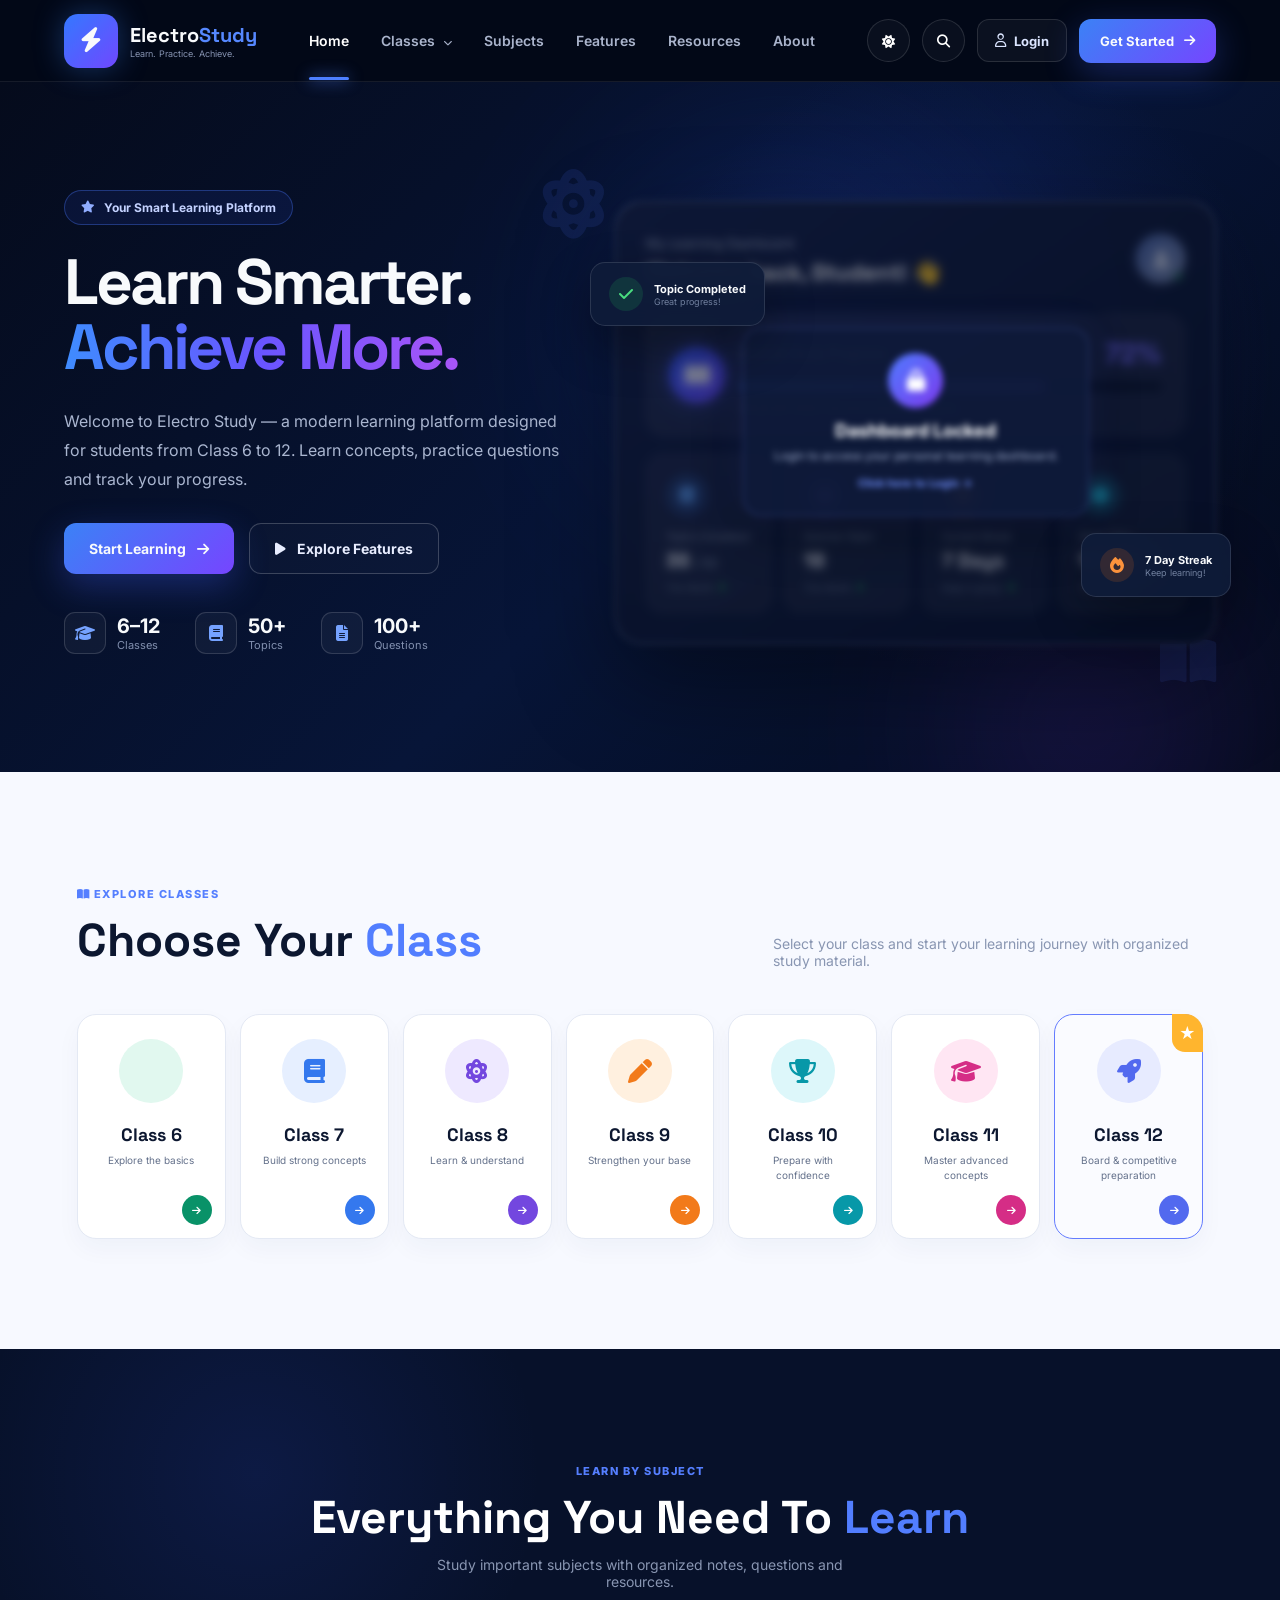
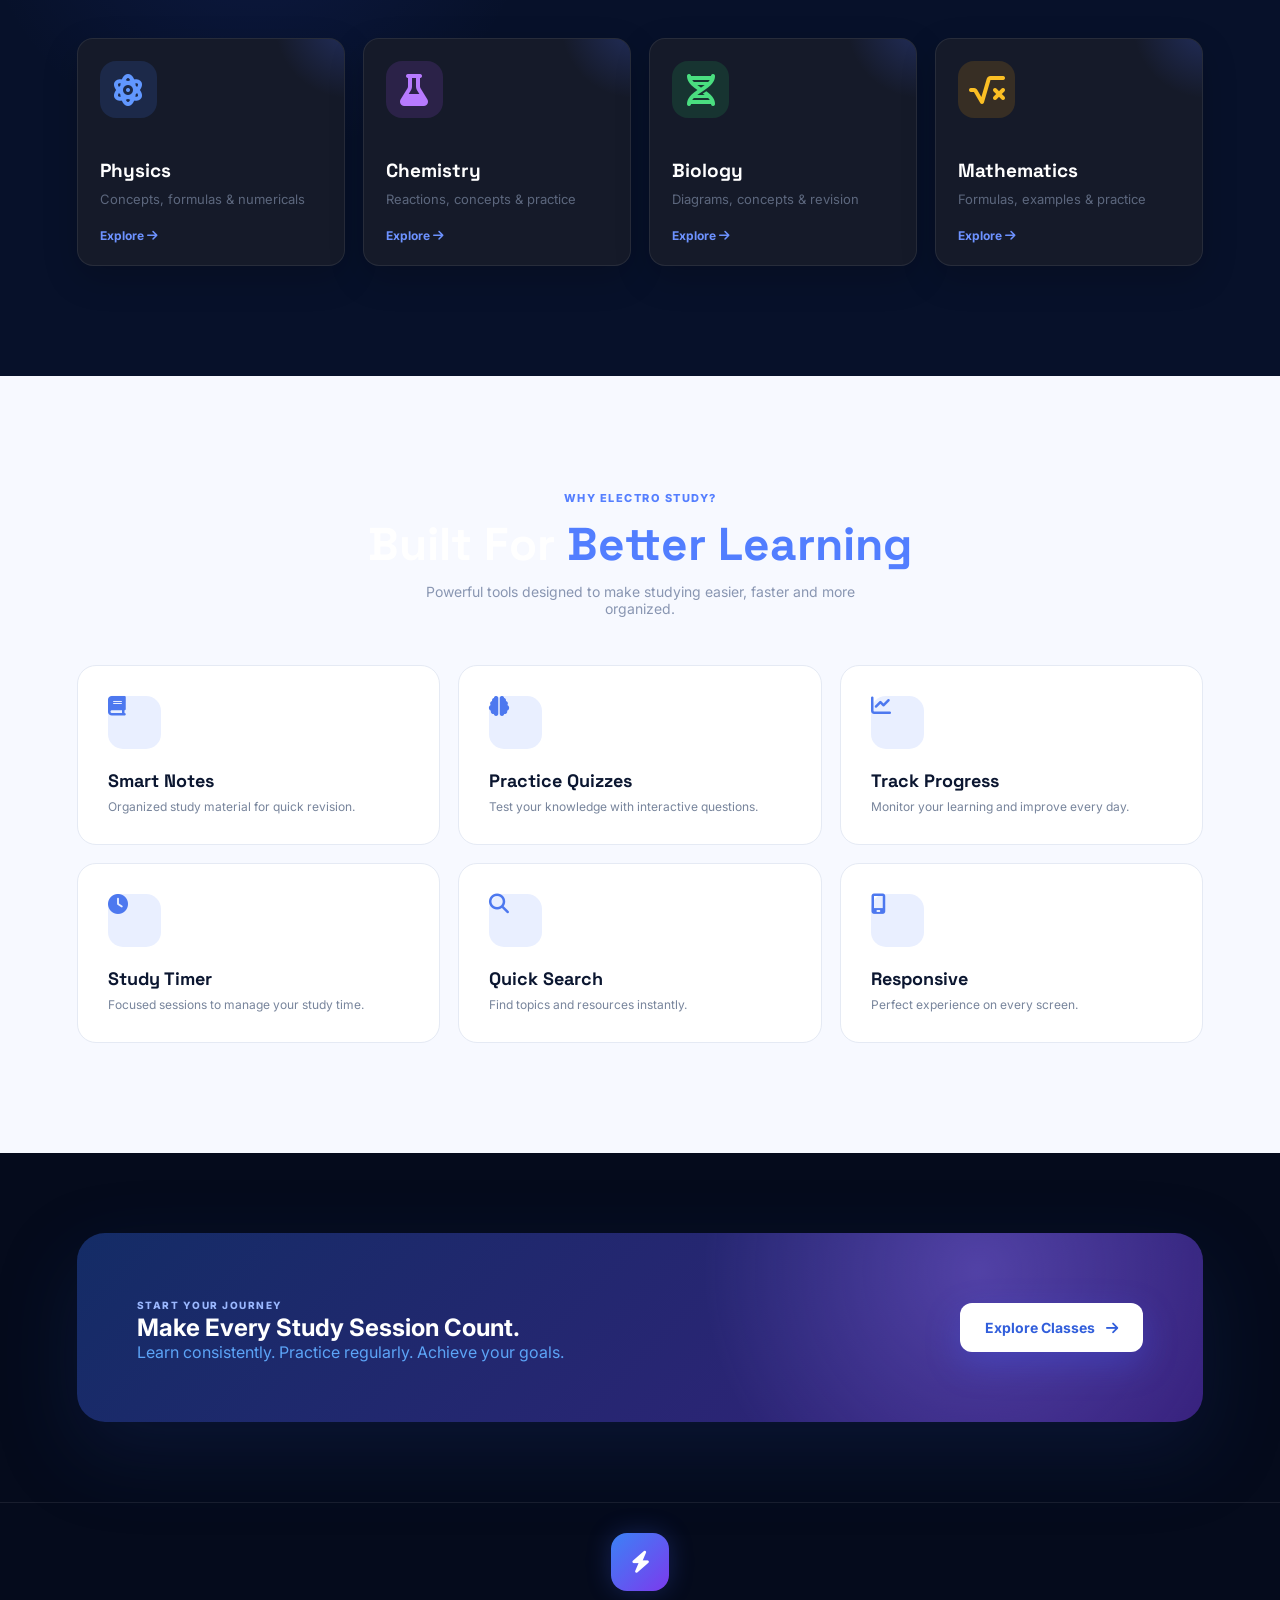
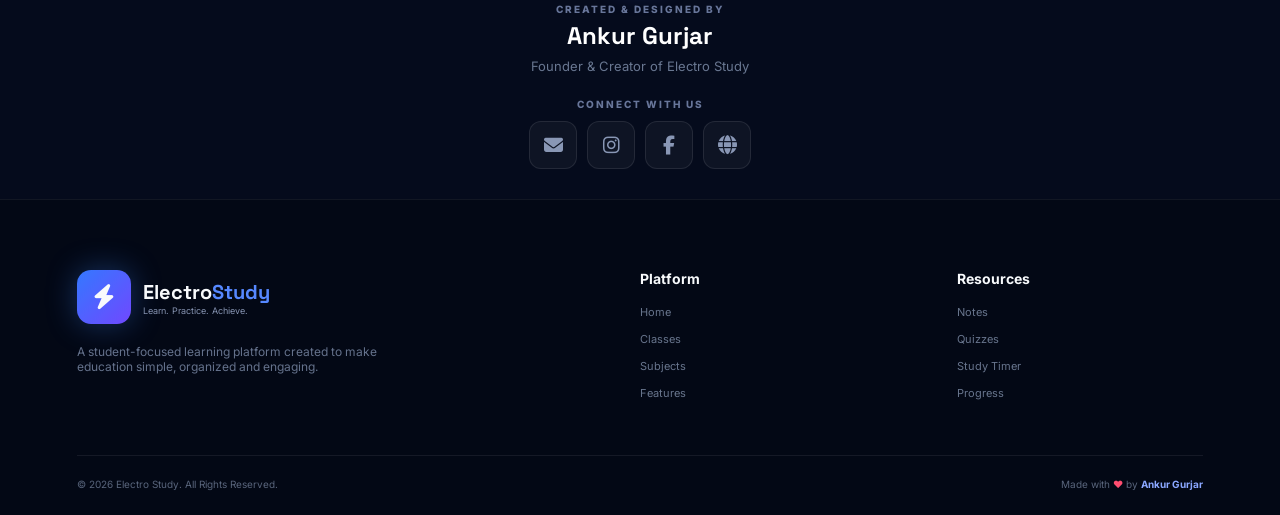
==== index.html @ be02586f "Add files via upload" ====
<!DOCTYPE html>
<html lang="en">
<head>
    <meta charset="UTF-8">
    <meta name="viewport" content="width=device-width, initial-scale=1.0">

    <title>Electro Study | Learn. Practice. Achieve.</title>

    <link rel="stylesheet" href="style.css">

    <link rel="preconnect" href="https://fonts.googleapis.com">
    <link rel="preconnect" href="https://fonts.gstatic.com" crossorigin>

    <link href="https://fonts.googleapis.com/css2?family=Inter:wght@400;500;600;700;800&family=Space+Grotesk:wght@500;600;700&display=swap" rel="stylesheet">

    <link rel="stylesheet"
          href="https://cdnjs.cloudflare.com/ajax/libs/font-awesome/6.5.2/css/all.min.css">
</head>
<!-- ================= LOGIN MODAL ================= -->

<div class="login-overlay" id="loginOverlay">

    <div class="login-modal">

        <button class="close-login" id="closeLogin">
            <i class="fa-solid fa-xmark"></i>
        </button>

        <div class="login-logo">
            <i class="fa-solid fa-bolt"></i>
        </div>

        <h2 id="loginTitle">Welcome Back!</h2>

        <p id="loginSubtitle">
            Login to continue your learning journey.
        </p>


        <!-- SIGN UP NAME -->

        <div class="input-box signup-only">

            <i class="fa-regular fa-user"></i>

            <input
                type="text"
                id="signupName"
                placeholder="Your Name"
            >

        </div>


        <div class="input-box">

            <i class="fa-regular fa-envelope"></i>

            <input
                type="email"
                id="loginEmail"
                placeholder="Email Address"
            >

        </div>


        <div class="input-box">

            <i class="fa-solid fa-lock"></i>

            <input
                type="password"
                id="loginPassword"
                placeholder="Password"
            >

            <button class="show-password" id="showPassword">
                <i class="fa-regular fa-eye"></i>
            </button>

        </div>


        <button class="login-submit" id="loginSubmit">
            Login
            <i class="fa-solid fa-arrow-right"></i>
        </button>


        <p class="login-switch">

            <span id="switchText">
                Don't have an account?
            </span>

            <button id="switchMode">
                Create Account
            </button>

        </p>


        <div class="login-message" id="loginMessage"></div>

    </div>

</div>
<!-- ================= SEARCH MODAL ================= -->

<div class="search-overlay" id="searchOverlay">

    <div class="search-modal">

        <button class="close-search" id="closeSearch">
            <i class="fa-solid fa-xmark"></i>
        </button>

        <div class="search-icon">
            <i class="fa-solid fa-magnifying-glass"></i>
        </div>

        <h2>Search Electro Study</h2>

        <p>
            Find classes, subjects, chapters and study material.
        </p>

        <div class="search-input-box">

            <i class="fa-solid fa-magnifying-glass"></i>

            <input
                type="text"
                id="studySearch"
                placeholder="Search anything..."
                autocomplete="off"
            >

            <button id="searchSubmit">
                Search
            </button>

        </div>

        <div class="search-suggestions">

            <span>Try searching:</span>

            <button>Class 12 Physics</button>
            <button>Electrostatics</button>
            <button>Biology</button>
            <button>Organic Chemistry</button>

        </div>

        <div class="search-result" id="searchResult"></div>

    </div>

</div>

<body>
    <!-- ELECTRO STUDY LOADER -->

<div id="siteLoader">

    <div class="loader-content">

        <div class="loader-logo">
            <i class="fa-solid fa-bolt"></i>
        </div>

        <h2>Electro Study</h2>

        <p>Loading your learning space...</p>

        <div class="loader-line">
            <span></span>
        </div>

        <small>Made for better learning</small>

    </div>

</div>

<!-- ================= NAVBAR ================= -->

<header class="navbar">

    <a href="#" class="brand">

        <div class="brand-logo">
            <i class="fa-solid fa-bolt"></i>
        </div>

        <div class="brand-text">
            <h2>Electro<span>Study</span></h2>
            <p>Learn. Practice. Achieve.</p>
        </div>

    </a>


    <nav class="nav-links">

        <a href="#home" class="active">Home</a>
        <a href="#classes">Classes <i class="fa-solid fa-chevron-down"></i></a>
        <a href="#subjects">Subjects</a>
        <a href="#features">Features</a>
        <a href="#resources">Resources</a>
        <a href="#about">About</a>

    </nav>


    <div class="nav-actions">

        <button class="nav-icon" id="themeBtn">
            <i class="fa-solid fa-sun"></i>
        </button>

        <button class="nav-icon search-btn">
            <i class="fa-solid fa-magnifying-glass"></i>
        </button>

        <button class="login-btn" id="loginBtn">
    <i class="fa-regular fa-user"></i>
    Login

</button>
        <a href="#classes" class="get-started">
            Get Started
            <i class="fa-solid fa-arrow-right"></i>
        </a>

        <button class="mobile-menu">
            <i class="fa-solid fa-bars"></i>
        </button>

    </div>

</header>


<!-- ================= HERO ================= -->

<section class="hero" id="home">

    <div class="hero-background">

        <div class="orb orb-one"></div>
        <div class="orb orb-two"></div>

        <div class="atom-decoration">
            <i class="fa-solid fa-atom"></i>
        </div>

        <div class="book-decoration">
            <i class="fa-solid fa-book-open"></i>
        </div>

    </div>


    <div class="hero-content">

        <div class="hero-badge">
            <i class="fa-solid fa-star"></i>
            Your Smart Learning Platform
        </div>


        <h1>
            Learn Smarter.
            <br>
            <span>Achieve More.</span>
        </h1>


        <p class="hero-description">
            Welcome to Electro Study — a modern learning platform
            designed for students from Class 6 to 12.
            Learn concepts, practice questions and track your progress.
        </p>


        <div class="hero-buttons">

            <a href="#classes" class="primary-btn">
                Start Learning
                <i class="fa-solid fa-arrow-right"></i>
            </a>

            <a href="#features" class="outline-btn">
                <i class="fa-solid fa-play"></i>
                Explore Features
            </a>

        </div>


        <div class="hero-stats">

            <div class="stat">
                <div class="stat-icon">
                    <i class="fa-solid fa-graduation-cap"></i>
                </div>

                <div>
                    <strong>6–12</strong>
                    <span>Classes</span>
                </div>
            </div>


            <div class="stat">
                <div class="stat-icon">
                    <i class="fa-solid fa-book"></i>
                </div>

                <div>
                    <strong>50+</strong>
                    <span>Topics</span>
                </div>
            </div>


            <div class="stat">
                <div class="stat-icon">
                    <i class="fa-solid fa-file-lines"></i>
                </div>

                <div>
                    <strong>100+</strong>
                    <span>Questions</span>
                </div>
            </div>

        </div>

    </div>


    <!-- ================= DASHBOARD ================= -->

    <div class="dashboard-wrapper">

        <div class="dashboard">

            <div class="dashboard-header">

                <div>
                    <span>My Learning Dashboard</span>
                    <h3>Welcome back, Student! 👋</h3>
                </div>

                <div class="profile-icon">
                    <i class="fa-solid fa-user"></i>
                    <b></b>
                </div>

            </div>


            <div class="dashboard-progress">

                <div class="progress-icon">
                    <i class="fa-solid fa-book-open"></i>
                </div>

                <div class="progress-content">

                    <div class="progress-title">
                        <span>Overall Study Progress</span>
                        <strong>72%</strong>
                    </div>

                    <div class="progress-bar">
                        <div></div>
                    </div>

                    <small>
                        Great job! Keep it up and achieve your goals.
                    </small>

                </div>

            </div>


            <div class="dashboard-grid">

                <div class="dash-card">

                    <div class="dash-icon blue">
                        <i class="fa-solid fa-book"></i>
                    </div>

                    <span>Topics Completed</span>

                    <strong>36 <small>/ 50</small></strong>

                    <p>This Month <i class="fa-solid fa-arrow-up"></i></p>

                </div>


                <div class="dash-card">

                    <div class="dash-icon purple">
                        <i class="fa-solid fa-bullseye"></i>
                    </div>

                    <span>Quizzes Taken</span>

                    <strong>18</strong>

                    <p>This Month <i class="fa-solid fa-arrow-up"></i></p>

                </div>


                <div class="dash-card">

                    <div class="dash-icon orange">
                        <i class="fa-solid fa-fire"></i>
                    </div>

                    <span>Current Streak</span>

                    <strong>7 Days</strong>

                    <p>Keep it going! <i class="fa-solid fa-arrow-up"></i></p>

                </div>


                <div class="dash-card">

                    <div class="dash-icon cyan">
                        <i class="fa-solid fa-clock"></i>
                    </div>

                    <span>Study Time</span>

                    <strong>12h 45m</strong>

                    <p>This Week <i class="fa-solid fa-arrow-right"></i></p>

                </div>

            </div>

        </div>


        <div class="floating-notification notification-one">

            <div class="notification-icon">
                <i class="fa-solid fa-check"></i>
            </div>

            <div>
                <strong>Topic Completed</strong>
                <small>Great progress!</small>
            </div>

        </div>


        <div class="floating-notification notification-two">

            <div class="notification-icon fire">
                <i class="fa-solid fa-fire"></i>
            </div>

            <div>
                <strong>7 Day Streak</strong>
                <small>Keep learning!</small>
            </div>

        </div>

    </div>

</section>


<!-- ================= CLASSES ================= -->

<section class="classes-section section" id="classes">

    <div class="section-heading">

        <div>

            <span class="section-label">
                <i class="fa-solid fa-book-open"></i>
                EXPLORE CLASSES
            </span>

            <h2>Choose Your <span>Class</span></h2>

        </div>

        <p>
            Select your class and start your learning journey
            with organized study material.
        </p>

    </div>


    <div class="class-grid">

        <a href="pages/class6.html" class="class-card green">
            <div class="class-icon">
                <i class="fa-solid fa-backpack"></i>
            </div>
            <strong>Class 6</strong>
            <span>Explore the basics</span>
            <b><i class="fa-solid fa-arrow-right"></i></b>
        </a>


        <a href="pages/class7.html" class="class-card blue">
            <div class="class-icon">
                <i class="fa-solid fa-book"></i>
            </div>
            <strong>Class 7</strong>
            <span>Build strong concepts</span>
            <b><i class="fa-solid fa-arrow-right"></i></b>
        </a>


        <a href="pages/class8.html" class="class-card purple">
            <div class="class-icon">
                <i class="fa-solid fa-atom"></i>
            </div>
            <strong>Class 8</strong>
            <span>Learn & understand</span>
            <b><i class="fa-solid fa-arrow-right"></i></b>
        </a>


        <a href="pages/class9.html" class="class-card orange">
            <div class="class-icon">
                <i class="fa-solid fa-pen"></i>
            </div>
            <strong>Class 9</strong>
            <span>Strengthen your base</span>
            <b><i class="fa-solid fa-arrow-right"></i></b>
        </a>


        <a href="pages/class10.html" class="class-card cyan">
            <div class="class-icon">
                <i class="fa-solid fa-trophy"></i>
            </div>
            <strong>Class 10</strong>
            <span>Prepare with confidence</span>
            <b><i class="fa-solid fa-arrow-right"></i></b>
        </a>


        <a href="pages/class11.html" class="class-card pink">
            <div class="class-icon">
                <i class="fa-solid fa-graduation-cap"></i>
            </div>
            <strong>Class 11</strong>
            <span>Master advanced concepts</span>
            <b><i class="fa-solid fa-arrow-right"></i></b>
        </a>


        <a href="pages/class12.html" class="class-card class12">
            <div class="class-icon">
                <i class="fa-solid fa-rocket"></i>
            </div>
            <strong>Class 12</strong>
            <span>Board & competitive preparation</span>
            <b><i class="fa-solid fa-arrow-right"></i></b>

            <em>★</em>
        </a>

    </div>

</section>


<!-- ================= SUBJECTS ================= -->

<section class="subjects-section section" id="subjects">

    <div class="center-heading">

        <span class="section-label">
            LEARN BY SUBJECT
        </span>

        <h2>Everything You Need To <span>Learn</span></h2>

        <p>
            Study important subjects with organized notes,
            questions and resources.
        </p>

    </div>


    <div class="subject-grid">

        <div class="subject-card">
            <div class="subject-icon physics">
                <i class="fa-solid fa-atom"></i>
            </div>
            <h3>Physics</h3>
            <p>Concepts, formulas & numericals</p>
            <a href="#">Explore <i class="fa-solid fa-arrow-right"></i></a>
        </div>


        <div class="subject-card">
            <div class="subject-icon chemistry">
                <i class="fa-solid fa-flask"></i>
            </div>
            <h3>Chemistry</h3>
            <p>Reactions, concepts & practice</p>
            <a href="#">Explore <i class="fa-solid fa-arrow-right"></i></a>
        </div>


        <div class="subject-card">
            <div class="subject-icon biology">
                <i class="fa-solid fa-dna"></i>
            </div>
            <h3>Biology</h3>
            <p>Diagrams, concepts & revision</p>
            <a href="#">Explore <i class="fa-solid fa-arrow-right"></i></a>
        </div>


        <div class="subject-card">
            <div class="subject-icon maths">
                <i class="fa-solid fa-square-root-variable"></i>
            </div>
            <h3>Mathematics</h3>
            <p>Formulas, examples & practice</p>
            <a href="#">Explore <i class="fa-solid fa-arrow-right"></i></a>
        </div>

    </div>

</section>


<!-- ================= FEATURES ================= -->

<section class="features-section section" id="features">

    <div class="center-heading">

        <span class="section-label">WHY ELECTRO STUDY?</span>

        <h2>Built For <span>Better Learning</span></h2>

        <p>
            Powerful tools designed to make studying easier,
            faster and more organized.
        </p>

    </div>


    <div class="feature-grid">

        <div class="feature-card">
            <i class="fa-solid fa-book feature-icon"></i>
            <h3>Smart Notes</h3>
            <p>Organized study material for quick revision.</p>
        </div>

        <div class="feature-card">
            <i class="fa-solid fa-brain feature-icon"></i>
            <h3>Practice Quizzes</h3>
            <p>Test your knowledge with interactive questions.</p>
        </div>

        <div class="feature-card">
            <i class="fa-solid fa-chart-line feature-icon"></i>
            <h3>Track Progress</h3>
            <p>Monitor your learning and improve every day.</p>
        </div>

        <div class="feature-card">
            <i class="fa-solid fa-clock feature-icon"></i>
            <h3>Study Timer</h3>
            <p>Focused sessions to manage your study time.</p>
        </div>

        <div class="feature-card">
            <i class="fa-solid fa-magnifying-glass feature-icon"></i>
            <h3>Quick Search</h3>
            <p>Find topics and resources instantly.</p>
        </div>

        <div class="feature-card">
            <i class="fa-solid fa-mobile-screen feature-icon"></i>
            <h3>Responsive</h3>
            <p>Perfect experience on every screen.</p>
        </div>

    </div>

</section>


<!-- ================= CTA ================= -->

<section class="cta-section" id="resources">

    <div>
        <span>START YOUR JOURNEY</span>
        <h2>Make Every Study Session Count.</h2>
        <p style="color: rgb(92, 164, 247);">Learn consistently. Practice regularly. Achieve your goals.</p>
    </div>

    <a href="#classes" class="primary-btn">
        Explore Classes
        <i class="fa-solid fa-arrow-right"></i>
    </a>

</section>

<!-- ================= CREATOR ================= -->

<div class="creator-section">

    <div class="creator-info">

        <div class="creator-avatar">
            <i class="fa-solid fa-bolt"></i>
        </div>

        <div>
            <span class="creator-label">CREATED & DESIGNED BY</span>

            <h3>Ankur Gurjar</h3>

            <p>
                Founder & Creator of Electro Study
            </p>
        </div>

    </div>


    <div class="social-section">

        <span>CONNECT WITH US</span>

        <div class="social-icons">

            <!-- Email -->
            <a href="mailto:electrostudyz@gmail.com"
               aria-label="Email"
               title="Email">
                <i class="fa-solid fa-envelope"></i>
            </a>


            <!-- Instagram -->
            <a href="https://www.instagram.com/Electro_Study_/"
               target="_blank"
               aria-label="Instagram"
               title="Instagram">
                <i class="fa-brands fa-instagram"></i>
            </a>


            <!-- Facebook -->
            <a href="https://www.facebook.com/Electro_Study_"
               target="_blank"
               aria-label="Facebook"
               title="Facebook">
                <i class="fa-brands fa-facebook-f"></i>
            </a>


            <!-- Creator Website -->
            <a href="#"
               aria-label="Creator Website"
               title="Creator Website">
                <i class="fa-solid fa-globe"></i>
            </a>

        </div>

    </div>

</div>

<!-- ================= FOOTER ================= -->

<footer id="about">

    <div class="footer-content">

        <div class="footer-brand">

            <div class="brand">

                <div class="brand-logo">
                    <i class="fa-solid fa-bolt"></i>
                </div>

                <div class="brand-text">
                    <h2>Electro<span>Study</span></h2>
                    <p>Learn. Practice. Achieve.</p>
                </div>

            </div>

            <p>
                A student-focused learning platform created
                to make education simple, organized and engaging.
            </p>

        </div>


        <div class="footer-links">

            <h3>Platform</h3>
            <a href="#home">Home</a>
            <a href="#classes">Classes</a>
            <a href="#subjects">Subjects</a>
            <a href="#features">Features</a>

        </div>


        <div class="footer-links">

            <h3>Resources</h3>
            <a href="#">Notes</a>
            <a href="#">Quizzes</a>
            <a href="#">Study Timer</a>
            <a href="#">Progress</a>

        </div>

    </div>


    <div class="footer-bottom">

        <span>© 2026 Electro Study. All Rights Reserved.</span>

        <span>
            Made with <b>♥</b> by <strong>Ankur Gurjar</strong>
        </span>

    </div>

</footer>


<script src="script.js"></script>

</body>
</html>
---- style.css ----
* {
    margin: 0;
    padding: 0;
    box-sizing: border-box;
}

html {
    scroll-behavior: smooth;
}

:root {
    --bg: #050b1c;
    --bg2: #071330;
    --card: #101a35;
    --card2: #142044;
    --border: rgba(255,255,255,.12);
    --text: #f8fafc;
    --muted: #9ba8c7;
    --blue: #3b82f6;
    --purple: #7c3aed;
    --cyan: #22d3ee;
}

body {
    font-family: "Inter", sans-serif;
    background: var(--bg);
    color: var(--text);
    overflow-x: hidden;
}

a {
    text-decoration: none;
    color: inherit;
}

button {
    font-family: inherit;
    cursor: pointer;
}

.section {
    padding: 110px 6%;
}


/* ================= NAVBAR ================= */

.navbar {
    height: 82px;
    padding: 0 5%;
    display: flex;
    align-items: center;
    justify-content: space-between;

    background: rgba(3,8,23,.88);
    border-bottom: 1px solid rgba(255,255,255,.08);

    backdrop-filter: blur(20px);

    position: sticky;
    top: 0;
    z-index: 1000;
}

.brand {
    display: flex;
    align-items: center;
    gap: 12px;
}

.brand-logo {
    width: 54px;
    height: 54px;

    display: grid;
    place-items: center;

    border-radius: 14px;

    background: linear-gradient(135deg,#3478ff,#7048ff);

    box-shadow:
        0 0 30px rgba(59,130,246,.35);
}

.brand-logo i {
    font-size: 25px;
}

.brand-text h2 {
    font-family: "Space Grotesk";
    font-size: 20px;
}

.brand-text h2 span {
    color: #5688ff;
}

.brand-text p {
    font-size: 9px;
    color: #8794b2;
}

.nav-links {
    display: flex;
    align-items: center;
    gap: 32px;
}

.nav-links a {
    color: #aab4cc;
    font-size: 14px;
    font-weight: 600;
    transition: .3s;
}

.nav-links a:hover,
.nav-links a.active {
    color: white;
}

.nav-links a.active {
    position: relative;
}

.nav-links a.active::after {
    content: "";
    position: absolute;

    left: 0;
    right: 0;
    bottom: -31px;

    height: 3px;

    background: #4d7fff;
    border-radius: 10px;

    box-shadow: 0 0 15px #4d7fff;
}

.nav-links i {
    font-size: 9px;
    margin-left: 4px;
}

.nav-actions {
    display: flex;
    align-items: center;
    gap: 12px;
}

.nav-icon {
    width: 43px;
    height: 43px;

    border: 1px solid var(--border);
    border-radius: 50%;

    background: rgba(255,255,255,.03);
    color: white;
}

.nav-icon:hover {
    background: rgba(255,255,255,.1);
}

.get-started {
    display: flex;
    align-items: center;
    gap: 10px;

    padding: 14px 21px;

    border-radius: 12px;

    background: linear-gradient(135deg,#3b82f6,#7546ff);

    font-size: 13px;
    font-weight: 700;

    box-shadow: 0 10px 35px rgba(67,100,255,.3);

    transition: .3s;
}

.get-started:hover {
    transform: translateY(-2px);
}

.mobile-menu {
    display: none;
}


/* ================= HERO ================= */

.hero {
    min-height: 650px;

    padding: 80px 5% 90px;

    display: grid;
    grid-template-columns: .95fr 1.15fr;

    align-items: center;

    gap: 55px;

    position: relative;

    overflow: hidden;

    background:
        radial-gradient(circle at 75% 40%,rgba(62,91,255,.16),transparent 30%),
        linear-gradient(135deg,#050b1c,#071538 55%,#050b1c);
}

.hero-background {
    position: absolute;
    inset: 0;
    pointer-events: none;
}

.orb {
    position: absolute;

    border-radius: 50%;

    filter: blur(100px);

    opacity: .18;
}

.orb-one {
    width: 350px;
    height: 350px;

    background: #315efb;

    right: 25%;
    top: 10%;
}

.orb-two {
    width: 250px;
    height: 250px;

    background: #853cff;

    right: 5%;
    bottom: -80px;
}

.atom-decoration,
.book-decoration {
    position: absolute;

    color: rgba(70,113,255,.12);

    font-size: 70px;
}

.atom-decoration {
    left: 42%;
    top: 80px;
}

.book-decoration {
    right: 5%;
    bottom: 80px;
    font-size: 50px;
}

.hero-content {
    position: relative;
    z-index: 2;
}

.hero-badge {
    display: inline-flex;
    align-items: center;
    gap: 9px;

    padding: 9px 16px;

    border: 1px solid rgba(75,120,255,.35);

    background: rgba(50,90,255,.1);

    border-radius: 30px;

    color: #c4d2ff;

    font-size: 12px;
    font-weight: 700;

    margin-bottom: 25px;
}

.hero-badge i {
    color: #91adff;
}

.hero h1 {
    font-family: "Space Grotesk";

    font-size: clamp(48px,5vw,76px);

    line-height: 1.02;

    letter-spacing: -3px;
}

.hero h1 span {
    background: linear-gradient(
        90deg,
        #3f8cff,
        #6955ff,
        #a855f7
    );

    -webkit-background-clip: text;
    color: transparent;
}

.hero-description {
    max-width: 600px;

    margin: 27px 0;

    color: #aab6d0;

    font-size: 16px;

    line-height: 1.8;
}

.hero-buttons {
    display: flex;
    gap: 15px;

    margin: 30px 0 38px;
}

.primary-btn,
.outline-btn {
    display: inline-flex;
    align-items: center;
    justify-content: center;
    gap: 11px;

    padding: 16px 25px;

    border-radius: 12px;

    font-size: 14px;
    font-weight: 700;

    transition: .3s;
}

.primary-btn {
    background: linear-gradient(135deg,#3b82f6,#7645ff);

    box-shadow:
        0 12px 35px rgba(66,96,255,.3);
}

.primary-btn:hover {
    transform: translateY(-3px);
}

.outline-btn {
    border: 1px solid rgba(255,255,255,.2);
    color: #e8edff;
    background: rgba(255,255,255,.02);
}

.outline-btn:hover {
    background: rgba(255,255,255,.08);
}

.hero-stats {
    display: flex;
    gap: 35px;
}

.stat {
    display: flex;
    align-items: center;
    gap: 11px;
}

.stat-icon {
    width: 42px;
    height: 42px;

    display: grid;
    place-items: center;

    border: 1px solid rgba(255,255,255,.14);

    border-radius: 11px;

    color: #75a2ff;

    background: rgba(255,255,255,.04);
}

.stat strong,
.stat span {
    display: block;
}

.stat strong {
    font-size: 20px;
}

.stat span {
    color: #8290af;
    font-size: 11px;
}


/* ================= DASHBOARD ================= */

.dashboard-wrapper {
    min-height: 520px;

    position: relative;

    display: flex;
    align-items: center;
    justify-content: center;
}

.dashboard {
    width: 100%;
    max-width: 690px;

    padding: 30px;

    border: 1px solid rgba(255,255,255,.15);

    border-radius: 27px;

    background:
        linear-gradient(
            145deg,
            rgba(24,38,76,.8),
            rgba(8,18,43,.9)
        );

    box-shadow:
        0 35px 100px rgba(0,0,0,.4),
        inset 0 1px 0 rgba(255,255,255,.06);

    backdrop-filter: blur(25px);

    position: relative;
    z-index: 2;
}

.dashboard-header {
    display: flex;
    justify-content: space-between;
    align-items: center;

    margin-bottom: 28px;
}

.dashboard-header span {
    color: #a4b0c9;
    font-size: 13px;
}

.dashboard-header h3 {
    font-family: "Space Grotesk";

    font-size: 22px;

    margin-top: 6px;
}

.profile-icon {
    width: 49px;
    height: 49px;

    display: grid;
    place-items: center;

    border-radius: 50%;

    background: linear-gradient(135deg,#4b67a9,#7988a9);

    position: relative;
}

.profile-icon b {
    width: 9px;
    height: 9px;

    border-radius: 50%;

    background: #22c55e;

    position: absolute;

    right: 2px;
    bottom: 2px;

    border: 2px solid #17233f;
}

.dashboard-progress {
    display: flex;
    align-items: center;
    gap: 18px;

    padding: 22px;

    border-radius: 19px;

    background: rgba(255,255,255,.05);

    border: 1px solid rgba(255,255,255,.08);

    margin-bottom: 18px;
}

.progress-icon {
    width: 56px;
    height: 56px;

    display: grid;
    place-items: center;

    border-radius: 50%;

    background: linear-gradient(135deg,#315cff,#704dff);

    box-shadow: 0 0 30px rgba(77,91,255,.3);

    font-size: 22px;
}

.progress-content {
    flex: 1;
}

.progress-title {
    display: flex;
    justify-content: space-between;
    align-items: center;

    margin-bottom: 12px;
}

.progress-title span {
    font-size: 13px;
    color: #c4cde0;
}

.progress-title strong {
    font-size: 27px;

    color: #786cff;
}

.progress-bar {
    height: 9px;

    background: #0b142a;

    border-radius: 20px;

    overflow: hidden;
}

.progress-bar div {
    width: 72%;
    height: 100%;

    border-radius: 20px;

    background: linear-gradient(90deg,#3c8dff,#7954ff);

    box-shadow: 0 0 15px #625cff;
}

.progress-content small {
    display: block;

    margin-top: 10px;

    color: #7f8ba6;

    font-size: 10px;
}

.dashboard-grid {
    display: grid;
    grid-template-columns: repeat(4,1fr);
    gap: 12px;
}

.dash-card {
    padding: 19px;

    min-height: 150px;

    border-radius: 17px;

    background: rgba(255,255,255,.045);

    border: 1px solid rgba(255,255,255,.07);

    transition: .3s;
}

.dash-card:hover {
    transform: translateY(-5px);

    background: rgba(255,255,255,.07);
}

.dash-icon {
    width: 42px;
    height: 42px;

    display: grid;
    place-items: center;

    border-radius: 50%;

    margin-bottom: 14px;
}

.dash-icon.blue {
    background: rgba(59,130,246,.18);
    color: #60a5fa;
}

.dash-icon.purple {
    background: rgba(139,92,246,.18);
    color: #a78bfa;
}

.dash-icon.orange {
    background: rgba(249,115,22,.18);
    color: #fb923c;
}

.dash-icon.cyan {
    background: rgba(34,211,238,.18);
    color: #22d3ee;
}

.dash-card > span {
    display: block;

    color: #8995ae;

    font-size: 10px;

    margin-bottom: 6px;
}

.dash-card > strong {
    font-family: "Space Grotesk";

    display: block;

    font-size: 19px;
}

.dash-card > strong small {
    color: #68758f;
    font-size: 12px;
}

.dash-card p {
    color: #6d7b96;

    font-size: 9px;

    margin-top: 9px;
}

.dash-card p i {
    color: #22c55e;
    margin-left: 3px;
}


/* ================= FLOATING CARDS ================= */

.floating-notification {
    position: absolute;

    display: flex;
    align-items: center;
    gap: 11px;

    padding: 14px 18px;

    border: 1px solid rgba(255,255,255,.12);

    background: rgba(15,28,57,.92);

    border-radius: 15px;

    box-shadow: 0 20px 50px rgba(0,0,0,.3);

    backdrop-filter: blur(15px);

    z-index: 4;

    animation: floating 4s ease-in-out infinite;
}

.floating-notification strong,
.floating-notification small {
    display: block;
}

.floating-notification strong {
    font-size: 11px;
}

.floating-notification small {
    color: #71809e;
    font-size: 9px;
}

.notification-icon {
    width: 34px;
    height: 34px;

    display: grid;
    place-items: center;

    border-radius: 50%;

    background: rgba(34,197,94,.15);

    color: #4ade80;
}

.notification-icon.fire {
    background: rgba(249,115,22,.15);
    color: #fb923c;
}

.notification-one {
    left: -25px;
    top: 100px;
}

.notification-two {
    right: -15px;
    bottom: 85px;

    animation-delay: -2s;
}

@keyframes floating {
    50% {
        transform: translateY(-12px);
    }
}


/* ================= HEADINGS ================= */

.section-heading {
    display: flex;
    justify-content: space-between;
    align-items: end;

    margin-bottom: 45px;
}

.section-heading h2,
.center-heading h2 {
    font-family: "Space Grotesk";

    font-size: 46px;

    margin-top: 9px;
}

.section-heading h2 span,
.center-heading h2 span {
    color: #527eff;
}

.section-heading p,
.center-heading p {
    color: #8996b2;

    max-width: 430px;

    font-size: 14px;
}

.section-label {
    color: #557fff;

    font-size: 11px;

    font-weight: 800;

    letter-spacing: 1.5px;
}

.classes-section {
    background: #f7f9ff;
    color: #0c1730;
}

.class-grid {
    display: grid;

    grid-template-columns: repeat(7,1fr);

    gap: 14px;
}

.class-card {
    min-height: 225px;

    padding: 24px 15px;

    background: white;

    border: 1px solid #e4e9f4;

    border-radius: 19px;

    display: flex;
    flex-direction: column;
    align-items: center;

    text-align: center;

    position: relative;

    transition: .35s;

    box-shadow: 0 10px 25px rgba(26,47,90,.04);
}

.class-card:hover {
    transform: translateY(-8px);

    box-shadow: 0 25px 50px rgba(26,47,90,.1);

    border-color: #9eb6ff;
}

.class-icon {
    width: 64px;
    height: 64px;

    display: grid;
    place-items: center;

    border-radius: 50%;

    margin-bottom: 20px;

    font-size: 24px;
}

.class-card strong {
    font-family: "Space Grotesk";

    font-size: 18px;

    margin-bottom: 7px;
}

.class-card span {
    color: #64718b;

    font-size: 10px;

    line-height: 1.5;
}

.class-card > b {
    width: 30px;
    height: 30px;

    display: grid;
    place-items: center;

    border-radius: 50%;

    position: absolute;

    right: 13px;
    bottom: 13px;

    color: white;

    font-size: 10px;
}

.class-card.green .class-icon {
    background: #e1f8ef;
    color: #099268;
}

.class-card.green > b {
    background: #099268;
}

.class-card.blue .class-icon {
    background: #e6efff;
    color: #3478ee;
}

.class-card.blue > b {
    background: #3478ee;
}

.class-card.purple .class-icon {
    background: #eee9ff;
    color: #7347df;
}

.class-card.purple > b {
    background: #7347df;
}

.class-card.orange .class-icon {
    background: #fff0df;
    color: #f27a1a;
}

.class-card.orange > b {
    background: #f27a1a;
}

.class-card.cyan .class-icon {
    background: #ddf7fa;
    color: #0798a8;
}

.class-card.cyan > b {
    background: #0798a8;
}

.class-card.pink .class-icon {
    background: #ffe6f3;
    color: #d52d86;
}

.class-card.pink > b {
    background: #d52d86;
}

.class-card.class12 {
    border: 1.5px solid #647cff;
    background: #fafbff;
}

.class-card.class12 .class-icon {
    background: #e7ebff;
    color: #5269ef;
}

.class-card.class12 > b {
    background: #5269ef;
}

.class-card em {
    position: absolute;

    top: -1px;
    right: -1px;

    width: 31px;
    height: 38px;

    display: grid;
    place-items: center;

    background: #ffb52e;

    color: white;

    border-radius: 0 18px 0 13px;

    font-style: normal;
}


/* ================= SUBJECTS ================= */

.subjects-section {
    background:
        radial-gradient(circle at 20% 20%,rgba(55,91,255,.12),transparent 25%),
        #07112a;
}

.center-heading {
    text-align: center;
    margin-bottom: 48px;
}

.center-heading h2 {
    color: white;
}

.center-heading p {
    margin: 10px auto 0;
}

.subject-grid {
    display: grid;

    grid-template-columns: repeat(4,1fr);

    gap: 18px;
}

.subject-card {
    padding: 30px;

    min-height: 245px;

    background: rgba(255,255,255,.045);

    border: 1px solid rgba(255,255,255,.09);

    border-radius: 20px;

    transition: .35s;
}

.subject-card:hover {
    transform: translateY(-7px);

    background: rgba(255,255,255,.07);

    border-color: rgba(90,120,255,.5);
}

.subject-icon {
    width: 57px;
    height: 57px;

    display: grid;
    place-items: center;

    border-radius: 16px;

    margin-bottom: 28px;

    font-size: 22px;
}

.subject-icon.physics {
    background: rgba(67,126,255,.15);
    color: #6197ff;
}

.subject-icon.chemistry {
    background: rgba(168,85,247,.15);
    color: #b77aff;
}

.subject-icon.biology {
    background: rgba(34,197,94,.15);
    color: #4ade80;
}

.subject-icon.maths {
    background: rgba(245,158,11,.15);
    color: #fbbf24;
}

.subject-card h3 {
    font-family: "Space Grotesk";

    font-size: 21px;
}

.subject-card p {
    color: #7f8da9;

    font-size: 12px;

    margin: 8px 0 24px;
}

.subject-card a {
    color: #6d92ff;

    font-size: 12px;

    font-weight: 700;
}


/* ================= FEATURES ================= */

.features-section {
    background: #f7f9ff;

    color: #0b1630;
}

.feature-grid {
    display: grid;

    grid-template-columns: repeat(3,1fr);

    gap: 18px;
}

.feature-card {
    padding: 30px;

    background: white;

    border: 1px solid #e5eaf4;

    border-radius: 19px;

    transition: .3s;
}

.feature-card:hover {
    transform: translateY(-6px);

    box-shadow: 0 25px 45px rgba(21,42,85,.08);
}

.feature-icon {
    width: 53px;
    height: 53px;

    display: grid;
    place-items: center;

    border-radius: 15px;

    background: #e9efff;

    color: #4d78ef;

    font-size: 20px;

    margin-bottom: 20px;
}

.feature-card h3 {
    font-family: "Space Grotesk";

    font-size: 18px;
}

.feature-card p {
    color: #78859c;

    font-size: 12px;

    margin-top: 7px;
}


/* ================= CTA ================= */

.cta-section {
    margin: 80px 6%;

    padding: 60px;

    border-radius: 28px;

    display: flex;
    align-items: center;
    justify-content: space-between;

    gap: 30px;

    background:
        radial-gradient(circle at 80% 20%,rgba(150,120,255,.35),transparent 30%),
        linear-gradient(135deg,#142c66,#37217d);

    box-shadow: 0 30px 80px rgba(25,50,120,.25);
}

.cta-section span {
    color: #9bb8ff;

    font-size: 10px;

    font-weight: 800;

    letter-spacing: 1.5px;
}

.cta-section h2 {
    color: white !important;
}
    font-family: "Space Grotesk";

    font-size: 35px;

    margin: 8px 0;
}

.cta-section p {
    color: #aab8d8;

    font-size: 13px;
}

.cta-section .primary-btn {
    background: white;
    color: #315edb;
}


/* ================= FOOTER ================= */

footer {
    padding: 70px 6% 25px;

    background: #030815;

    border-top: 1px solid rgba(255,255,255,.06);
}

.footer-content {
    display: grid;

    grid-template-columns: 2fr 1fr 1fr;

    gap: 70px;

    padding-bottom: 55px;
}

.footer-brand > p {
    max-width: 350px;

    color: #65728c;

    font-size: 12px;

    margin-top: 20px;
}

.footer-links {
    display: flex;
    flex-direction: column;

    gap: 13px;
}

.footer-links h3 {
    font-size: 14px;

    margin-bottom: 5px;
}

.footer-links a {
    color: #68758d;

    font-size: 11px;

    transition: .2s;
}

.footer-links a:hover {
    color: white;
}

.footer-bottom {
    padding-top: 22px;

    border-top: 1px solid rgba(255,255,255,.07);

    display: flex;
    justify-content: space-between;

    color: #59657c;

    font-size: 10px;
}

.footer-bottom b {
    color: #ff4d70;
}

.footer-bottom strong {
    color: #8ba7ff;
}


/* ================= RESPONSIVE ================= */

@media(max-width:1200px) {

    .nav-links {
        gap: 17px;
    }

    .hero {
        grid-template-columns: 1fr;
    }

    .dashboard-wrapper {
        margin-top: 30px;
    }

    .dashboard {
        max-width: 850px;
    }

    .class-grid {
        grid-template-columns: repeat(4,1fr);
    }

}

@media(max-width:900px) {

    .nav-links {
        display: none;
    }

    .mobile-menu {
        display: grid;

        width: 43px;
        height: 43px;

        place-items: center;

        border: 1px solid var(--border);

        border-radius: 50%;

        background: transparent;

        color: white;
    }

    .search-btn {
        display: none;
    }

    .class-grid {
        grid-template-columns: repeat(2,1fr);
    }

    .subject-grid {
        grid-template-columns: repeat(2,1fr);
    }

    .feature-grid {
        grid-template-columns: repeat(2,1fr);
    }

}

@media(max-width:600px) {

    .navbar {
        padding: 0 4%;
    }

    .brand-text {
        display: none;
    }

    .get-started {
        display: none;
    }

    .hero {
        padding: 60px 5%;
    }

    .hero h1 {
        font-size: 47px;
        letter-spacing: -2px;
    }

    .hero-description {
        font-size: 14px;
    }

    .hero-buttons {
        flex-direction: column;
    }

    .hero-buttons a {
        width: 100%;
    }

    .hero-stats {
        justify-content: space-between;
        gap: 10px;
    }

    .stat-icon {
        display: none;
    }

    .dashboard {
        padding: 20px;
    }

    .dashboard-grid {
        grid-template-columns: repeat(2,1fr);
    }

    .floating-notification {
        display: none;
    }

    .section {
        padding: 75px 5%;
    }

    .section-heading {
        display: block;
    }

    .section-heading p {
        margin-top: 12px;
    }

    .section-heading h2,
    .center-heading h2 {
        font-size: 34px;
    }

    .class-grid,
    .subject-grid,
    .feature-grid {
        grid-template-columns: 1fr;
    }

    .cta-section {
        margin: 40px 5%;
        padding: 35px 25px;

        flex-direction: column;

        align-items: flex-start;
    }

    .cta-section h2 {
        font-size: 27px;
    }

    .footer-content {
        grid-template-columns: 1fr;
        gap: 35px;
    }

    .footer-bottom {
        flex-direction: column;
        gap: 10px;
    }
}
/* =========================================
   LIGHT MODE
========================================= */

body.light-mode {
    --bg: #f5f7ff;
    --bg2: #eef2ff;
    --card: #ffffff;
    --card2: #f1f4ff;
    --border: rgba(20,35,70,.12);
    --text: #111827;
    --muted: #64748b;

    background: #f5f7ff;
    color: #111827;
}


/* NAVBAR */

body.light-mode .navbar {
    background: rgba(255,255,255,.92);
    border-bottom: 1px solid #e4e8f2;
}

body.light-mode .nav-links a {
    color: #64748b;
}

body.light-mode .nav-links a:hover,
body.light-mode .nav-links a.active {
    color: #17213d;
}

body.light-mode .nav-icon {
    background: #f3f5fb;
    color: #17213d;
    border-color: #dce2ef;
}


/* HERO */

body.light-mode .hero {
    background:
        radial-gradient(
            circle at 75% 40%,
            rgba(92,110,255,.13),
            transparent 30%
        ),
        linear-gradient(
            135deg,
            #f8faff,
            #eef2ff 55%,
            #f8faff
        );
}

body.light-mode .hero-description {
    color: #5f6c84;
}

body.light-mode .hero-badge {
    background: #edf2ff;
    border-color: #cbd7ff;
    color: #4966c7;
}

body.light-mode .stat-icon {
    background: white;
    border-color: #dfe5f2;
    color: #5277ed;
}


/* DASHBOARD */

body.light-mode .dashboard {
    background:
        linear-gradient(
            145deg,
            rgba(255,255,255,.96),
            rgba(241,244,255,.96)
        );

    border-color: #dce3f3;

    box-shadow:
        0 30px 80px rgba(42,62,110,.14);
}

body.light-mode .dashboard-header span {
    color: #71809b;
}

body.light-mode .dashboard-header h3 {
    color: #111827;
}

body.light-mode .dashboard-progress,
body.light-mode .dash-card {
    background: rgba(255,255,255,.75);
    border-color: #e0e6f2;
}

body.light-mode .progress-title span {
    color: #526078;
}

body.light-mode .progress-content small,
body.light-mode .dash-card > span,
body.light-mode .dash-card p {
    color: #7b879c;
}


/* FLOATING CARDS */

body.light-mode .floating-notification {
    background: rgba(255,255,255,.96);
    border-color: #dce3f1;
    box-shadow: 0 20px 50px rgba(40,60,100,.15);
}

body.light-mode .floating-notification strong {
    color: #17213d;
}


/* SUBJECTS */

body.light-mode .subjects-section {
    background:
        radial-gradient(
            circle at 20% 20%,
            rgba(72,100,255,.08),
            transparent 25%
        ),
        #eef2ff;
}

body.light-mode .center-heading h2 {
    color: #111827;
}

body.light-mode .subject-card {
    background: rgba(255,255,255,.8);
    border-color: #dce3f0;
}

body.light-mode .subject-card:hover {
    background: white;
    box-shadow: 0 20px 45px rgba(40,60,100,.1);
}

body.light-mode .subject-card h3 {
    color: #17213d;
}

body.light-mode .subject-card p {
    color: #6b7890;
}


/* FEATURES */

body.light-mode .features-section {
    background: #f7f9ff;
}

body.light-mode .feature-card {
    background: white;
    border-color: #e0e6f1;
}

body.light-mode .feature-card h3 {
    color: #17213d;
}

body.light-mode .feature-card p {
    color: #718098;
}


/* FOOTER */

body.light-mode footer {
    background: #e8edfa;
    border-top-color: #dce3ef;
}

body.light-mode .footer-brand > p,
body.light-mode .footer-links a,
body.light-mode .footer-bottom {
    color: #69758b;
}

body.light-mode .footer-links h3 {
    color: #17213d;
}


/* DECORATIONS */

body.light-mode .atom-decoration,
body.light-mode .book-decoration {
    color: rgba(60,100,220,.08);
}
/* =========================================
   LOGIN SYSTEM
========================================= */

.login-btn {
    height: 43px;

    padding: 0 17px;

    display: flex;
    align-items: center;
    gap: 8px;

    border-radius: 12px;

    border: 1px solid rgba(255,255,255,.12);

    background: rgba(255,255,255,.04);

    color: #dbe5ff;

    font-size: 13px;
    font-weight: 700;

    transition: .3s;
}

.login-btn:hover {
    border-color: #557dff;

    background: rgba(70,100,255,.12);

    color: white;

    box-shadow: 0 0 20px rgba(70,100,255,.15);
}


/* OVERLAY */

.login-overlay {

    position: fixed;

    inset: 0;

    z-index: 5000;

    display: none;

    align-items: center;
    justify-content: center;

    padding: 20px;

    background: rgba(1,5,17,.78);

    backdrop-filter: blur(12px);
}

.login-overlay.active {
    display: flex;
}


/* MODAL */

.login-modal {

    width: 100%;
    max-width: 430px;

    padding: 38px;

    position: relative;

    border-radius: 25px;

    border: 1px solid rgba(255,255,255,.14);

    background:
        linear-gradient(
            145deg,
            #101c3c,
            #07112b
        );

    box-shadow:
        0 35px 100px rgba(0,0,0,.55),
        0 0 60px rgba(70,90,255,.12);

    animation: loginPop .3s ease;
}

@keyframes loginPop {

    from {
        opacity: 0;
        transform: translateY(20px) scale(.96);
    }

    to {
        opacity: 1;
        transform: translateY(0) scale(1);
    }

}


/* CLOSE */

.close-login {

    position: absolute;

    top: 17px;
    right: 17px;

    width: 35px;
    height: 35px;

    border-radius: 50%;

    border: 1px solid rgba(255,255,255,.1);

    background: rgba(255,255,255,.05);

    color: #aab5ce;

    cursor: pointer;
}

.close-login:hover {
    color: white;
    background: rgba(255,255,255,.1);
}


/* LOGO */

.login-logo {

    width: 60px;
    height: 60px;

    display: grid;
    place-items: center;

    border-radius: 17px;

    background: linear-gradient(
        135deg,
        #3b82f6,
        #7c3aed
    );

    box-shadow:
        0 0 30px rgba(74,94,255,.35);

    font-size: 25px;

    margin-bottom: 22px;
}

.login-modal h2 {

    font-family: "Space Grotesk";

    font-size: 28px;

    margin-bottom: 7px;
}

.login-modal > p {

    color: #8996b1;

    font-size: 12px;

    margin-bottom: 25px;

    line-height: 1.6;
}


/* INPUT */

.input-box {

    height: 54px;

    display: flex;
    align-items: center;

    gap: 12px;

    padding: 0 16px;

    margin-bottom: 13px;

    border-radius: 13px;

    border: 1px solid rgba(255,255,255,.1);

    background: rgba(255,255,255,.045);

    transition: .25s;
}

.input-box:focus-within {

    border-color: #547cff;

    box-shadow:
        0 0 0 3px rgba(84,124,255,.1);
}

.input-box > i {

    color: #6f8cff;

    font-size: 15px;
}

.input-box input {

    width: 100%;

    border: none;
    outline: none;

    background: transparent;

    color: white;

    font-family: inherit;

    font-size: 13px;
}

.input-box input::placeholder {
    color: #687691;
}

.show-password {

    border: none;

    background: transparent;

    color: #73809b;

    cursor: pointer;
}


/* LOGIN BUTTON */

.login-submit {

    width: 100%;

    height: 54px;

    border: none;

    border-radius: 13px;

    margin-top: 8px;

    background:
        linear-gradient(
            135deg,
            #3b82f6,
            #7c3aed
        );

    color: white;

    font-size: 14px;

    font-weight: 800;

    box-shadow:
        0 12px 30px rgba(66,90,255,.25);

    transition: .3s;
}

.login-submit:hover {
    transform: translateY(-2px);

    box-shadow:
        0 15px 40px rgba(66,90,255,.4);
}


/* SWITCH */

.login-switch {

    text-align: center;

    margin-top: 20px;

    margin-bottom: 0 !important;

    color: #7886a1;
}

.login-switch button {

    border: none;

    background: transparent;

    color: #7091ff;

    font-weight: 700;

    cursor: pointer;

    margin-left: 4px;
}


/* MESSAGE */

.login-message {

    min-height: 20px;

    text-align: center;

    margin-top: 12px;

    font-size: 11px;

    color: #ff8b8b;
}


/* SIGNUP MODE */

.signup-only {
    display: none;
}

.login-modal.signup-mode .signup-only {
    display: flex;
}


/* LIGHT MODE */

body.light-mode .login-overlay {
    background: rgba(30,40,70,.35);
}

body.light-mode .login-modal {
    background: white;

    border-color: #dfe5f1;

    box-shadow:
        0 30px 80px rgba(30,50,90,.2);
}

body.light-mode .login-modal h2 {
    color: #111827;
}

body.light-mode .login-modal > p {
    color: #68758b;
}

body.light-mode .input-box {
    background: #f5f7fc;
    border-color: #dce3ef;
}

body.light-mode .input-box input {
    color: #17213d;
}

body.light-mode .close-login {
    color: #64748b;
    background: #f2f4f8;
}

body.light-mode .login-btn {
    color: #24304a;
    border-color: #dce3ef;
    background: #f5f7fc;
}


@media(max-width:600px) {

    .login-modal {
        padding: 30px 22px;
    }

    .login-btn {
        display: none;
    }

}
/* =========================================
   DASHBOARD LOCK
========================================= */

.dashboard {
    position: relative;
}

.dashboard.dashboard-locked {
    filter: blur(3px);
    pointer-events: none;
    user-select: none;
}

.dashboard-lock-overlay {
    position: absolute;
    inset: 0;
    z-index: 20;

    display: flex;
    align-items: center;
    justify-content: center;

    border-radius: inherit;

    background: rgba(5, 12, 32, 0.48);
    backdrop-filter: blur(4px);

    pointer-events: auto;
    cursor: pointer;
}

.dashboard-lock-box {
    text-align: center;
    padding: 24px 30px;

    border-radius: 18px;

    background: rgba(15, 27, 58, 0.92);
    border: 1px solid rgba(110, 135, 255, 0.3);

    box-shadow:
        0 20px 50px rgba(0, 0, 0, 0.3),
        0 0 35px rgba(75, 100, 255, 0.12);
}

.dashboard-lock-icon {
    width: 55px;
    height: 55px;

    margin: 0 auto 12px;

    display: grid;
    place-items: center;

    border-radius: 50%;

    background: linear-gradient(
        135deg,
        #4f7cff,
        #7c3aed
    );

    color: white;

    font-size: 21px;
}

.dashboard-lock-box h3 {
    margin: 0 0 7px;

    color: white;

    font-size: 18px;
}

.dashboard-lock-box p {
    margin: 0;

    color: #9caaca;

    font-size: 12px;
}

.dashboard-lock-box span {
    display: inline-block;

    margin-top: 13px;

    color: #7190ff;

    font-size: 11px;
    font-weight: 700;
}


/* LIGHT MODE */

body.light-mode .dashboard-lock-overlay {
    background: rgba(240, 244, 255, 0.5);
}

body.light-mode .dashboard-lock-box {
    background: rgba(255,255,255,.95);
    border-color: #dce4f5;
}

body.light-mode .dashboard-lock-box h3 {
    color: #17213d;
}

body.light-mode .dashboard-lock-box p {
    color: #68758b;
}
/* =========================================
   ANKUR GURJAR - CREATOR & SOCIAL SECTION
========================================= */

.creator-section {
    margin-top: 35px;
    padding: 30px 0;

    border-top: 1px solid rgba(255,255,255,.08);

    display: flex;
    align-items: center;
    justify-content: space-between;

    gap: 30px;
}


/* CREATOR INFO */

.creator-info {
    display: flex;
    align-items: center;
    gap: 16px;
}

.creator-avatar {
    width: 58px;
    height: 58px;

    display: grid;
    place-items: center;

    border-radius: 16px;

    background: linear-gradient(
        135deg,
        #3b82f6,
        #7c3aed
    );

    color: white;

    font-size: 22px;

    box-shadow:
        0 0 25px rgba(72,100,255,.25);
}

.creator-label {
    display: block;

    color: #68769a;

    font-size: 8px;
    font-weight: 800;

    letter-spacing: 1.6px;

    margin-bottom: 5px;
}

.creator-info h3 {
    font-family: "Space Grotesk", sans-serif;

    color: #ffffff;

    font-size: 18px;

    margin: 0 0 5px;
}

.creator-info p {
    color: #697791;

    font-size: 11px;

    margin: 0;
}


/* SOCIAL MEDIA */

.social-section {
    text-align: right;
}

.social-section > span {
    display: block;

    color: #68769a;

    font-size: 8px;
    font-weight: 800;

    letter-spacing: 1.6px;

    margin-bottom: 11px;
}

.social-icons {
    display: flex;

    justify-content: flex-end;

    gap: 10px;
}

.social-icons a {
    width: 42px;
    height: 42px;

    display: grid;
    place-items: center;

    border-radius: 12px;

    border: 1px solid rgba(255,255,255,.09);

    background: rgba(255,255,255,.04);

    color: #8997b5;

    font-size: 16px;

    transition:
        transform .3s ease,
        color .3s ease,
        background .3s ease,
        box-shadow .3s ease;
}

.social-icons a:hover {
    transform: translateY(-5px);

    color: white;

    background: linear-gradient(
        135deg,
        #3b82f6,
        #7c3aed
    );

    border-color: transparent;

    box-shadow:
        0 10px 25px rgba(70,90,255,.28);
}


/* INDIVIDUAL ICON HOVER */

.social-icons a:nth-child(1):hover {
    background: linear-gradient(
        135deg,
        #ef4444,
        #f97316
    );
}

.social-icons a:nth-child(2):hover {
    background: linear-gradient(
        135deg,
        #f9ce34,
        #ee2a7b,
        #6228d7
    );
}

.social-icons a:nth-child(3):hover {
    background: #1877f2;
}

.social-icons a:nth-child(4):hover {
    background: linear-gradient(
        135deg,
        #3b82f6,
        #7c3aed
    );
}


/* LIGHT MODE */

body.light-mode .creator-section {
    border-top-color: #dce3ef;
}

body.light-mode .creator-info h3 {
    color: #17213d;
}

body.light-mode .creator-info p {
    color: #718098;
}

body.light-mode .creator-label,
body.light-mode .social-section > span {
    color: #71809a;
}

body.light-mode .social-icons a {
    background: #f4f6fb;

    border-color: #dce3ef;

    color: #64748b;
}


/* MOBILE */

@media (max-width: 600px) {

    .creator-section {
        flex-direction: column;

        align-items: flex-start;

        gap: 25px;
    }

    .social-section {
        text-align: left;
    }

    .social-icons {
        justify-content: flex-start;
    }

}
/* =========================================
   CENTER CREATOR SECTION
========================================= */

.creator-section {
    flex-direction: column;
    justify-content: center;
    align-items: center;
    text-align: center;
    gap: 24px;
}

.creator-info {
    justify-content: center;
    text-align: center;
    flex-direction: column;
    gap: 12px;
}

.creator-label {
    text-align: center;
}

.creator-info h3 {
    text-align: center;
}

.creator-info p {
    text-align: center;
}

.social-section {
    text-align: center;
}

.social-section > span {
    text-align: center;
}

.social-icons {
    justify-content: center;
}
/* =========================================
   CREATOR FONT SIZE
========================================= */

.creator-label {
    font-size: 10px;
    letter-spacing: 2px;
}

.creator-info h3 {
    font-size: 24px;
    margin-bottom: 7px;
}

.creator-info p {
    font-size: 13px;
}

.social-section > span {
    font-size: 10px;
    letter-spacing: 2px;
}

.social-icons a {
    width: 48px;
    height: 48px;
    font-size: 19px;
}
/* =========================================
   PREMIUM SEARCH MODAL
========================================= */

.search-overlay {
    position: fixed;
    inset: 0;

    z-index: 6000;

    display: none;

    align-items: flex-start;
    justify-content: center;

    padding-top: 120px;

    background: rgba(2, 7, 22, .75);

    backdrop-filter: blur(12px);
}

.search-overlay.active {
    display: flex;
}

.search-modal {
    width: min(680px, calc(100% - 30px));

    position: relative;

    padding: 35px;

    border-radius: 25px;

    background:
        linear-gradient(
            145deg,
            #101c3c,
            #07112b
        );

    border: 1px solid rgba(255,255,255,.12);

    box-shadow:
        0 35px 100px rgba(0,0,0,.55),
        0 0 60px rgba(70,90,255,.12);

    animation: searchPop .3s ease;
}

@keyframes searchPop {
    from {
        opacity: 0;
        transform: translateY(-15px) scale(.97);
    }

    to {
        opacity: 1;
        transform: translateY(0) scale(1);
    }
}


/* CLOSE */

.close-search {
    position: absolute;

    top: 17px;
    right: 17px;

    width: 36px;
    height: 36px;

    border-radius: 50%;

    border: 1px solid rgba(255,255,255,.1);

    background: rgba(255,255,255,.05);

    color: #8996b1;

    cursor: pointer;

    transition: .25s;
}

.close-search:hover {
    color: white;
    background: rgba(255,255,255,.1);
}


/* SEARCH ICON */

.search-icon {
    width: 58px;
    height: 58px;

    display: grid;
    place-items: center;

    margin-bottom: 18px;

    border-radius: 16px;

    background:
        linear-gradient(
            135deg,
            #3b82f6,
            #7c3aed
        );

    color: white;

    font-size: 21px;

    box-shadow:
        0 0 30px rgba(70,100,255,.25);
}

.search-modal h2 {
    margin: 0 0 7px;

    font-family: "Space Grotesk", sans-serif;

    font-size: 27px;

    color: white;
}

.search-modal > p {
    margin: 0 0 22px;

    color: #8996b1;

    font-size: 12px;
}


/* INPUT */

.search-input-box {
    height: 58px;

    display: flex;
    align-items: center;

    gap: 12px;

    padding: 0 8px 0 17px;

    border-radius: 14px;

    background: rgba(255,255,255,.05);

    border: 1px solid rgba(255,255,255,.12);

    transition: .25s;
}

.search-input-box:focus-within {
    border-color: #557dff;

    box-shadow:
        0 0 0 3px rgba(85,125,255,.1),
        0 0 25px rgba(85,125,255,.08);
}

.search-input-box > i {
    color: #6f8cff;
}

.search-input-box input {
    flex: 1;

    min-width: 0;

    border: none;
    outline: none;

    background: transparent;

    color: white;

    font-size: 14px;
}

.search-input-box input::placeholder {
    color: #65728b;
}

#searchSubmit {
    height: 42px;

    padding: 0 18px;

    border: none;

    border-radius: 10px;

    background:
        linear-gradient(
            135deg,
            #3b82f6,
            #7c3aed
        );

    color: white;

    font-weight: 700;

    cursor: pointer;

    transition: .25s;
}

#searchSubmit:hover {
    transform: translateY(-1px);

    box-shadow:
        0 8px 20px rgba(70,90,255,.25);
}


/* SUGGESTIONS */

.search-suggestions {
    display: flex;

    align-items: center;

    flex-wrap: wrap;

    gap: 8px;

    margin-top: 18px;
}

.search-suggestions span {
    color: #697791;

    font-size: 10px;

    margin-right: 3px;
}

.search-suggestions button {
    padding: 7px 11px;

    border-radius: 8px;

    border: 1px solid rgba(255,255,255,.08);

    background: rgba(255,255,255,.035);

    color: #8d9ab6;

    font-size: 10px;

    cursor: pointer;

    transition: .25s;
}

.search-suggestions button:hover {
    color: white;

    border-color: #557dff;

    background: rgba(70,100,255,.12);
}


/* RESULT */

.search-result {
    margin-top: 18px;

    color: #8fa0c0;

    font-size: 12px;
}


/* LIGHT MODE */

body.light-mode .search-overlay {
    background: rgba(30,40,70,.35);
}

body.light-mode .search-modal {
    background: white;

    border-color: #dce3ef;

    box-shadow:
        0 30px 80px rgba(30,50,90,.2);
}

body.light-mode .search-modal h2 {
    color: #17213d;
}

body.light-mode .search-modal > p {
    color: #68758b;
}

body.light-mode .search-input-box {
    background: #f5f7fc;

    border-color: #dce3ef;
}

body.light-mode .search-input-box input {
    color: #17213d;
}

body.light-mode .search-suggestions button {
    background: #f4f6fb;

    border-color: #dce3ef;

    color: #64738d;
}


/* MOBILE */

@media(max-width:600px) {

    .search-overlay {
        padding-top: 80px;
    }

    .search-modal {
        padding: 28px 20px;
    }

    .search-input-box {
        height: auto;

        padding: 10px;
        flex-wrap: wrap;
    }

    .search-input-box input {
        height: 38px;
    }

    #searchSubmit {
        width: 100%;
    }

}
/* =========================================
   ELECTRO STUDY LOADING SCREEN
========================================= */

#siteLoader {
    position: fixed;
    inset: 0;
    z-index: 99999;

    display: flex;
    align-items: center;
    justify-content: center;

    background: #050b1d;

    transition:
        opacity .35s ease,
        visibility .35s ease;
}

#siteLoader.loader-hidden {
    opacity: 0;
    visibility: hidden;
}

.loader-content {
    text-align: center;
}

.loader-logo {
    width: 68px;
    height: 68px;

    margin: 0 auto 18px;

    display: grid;
    place-items: center;

    border-radius: 19px;

    background: linear-gradient(
        135deg,
        #3b82f6,
        #7c3aed
    );

    color: white;

    font-size: 25px;

    box-shadow:
        0 0 40px rgba(70,100,255,.35);

    animation: loaderPulse .8s ease-in-out infinite alternate;
}

.loader-content h2 {
    margin: 0;

    color: white;

    font-family: "Space Grotesk", sans-serif;

    font-size: 25px;
}

.loader-content p {
    margin: 8px 0 18px;

    color: #7f8da9;

    font-size: 11px;
}

.loader-line {
    width: 190px;
    height: 4px;

    margin: auto;

    overflow: hidden;

    border-radius: 10px;

    background: rgba(255,255,255,.08);
}

.loader-line span {
    display: block;

    width: 35%;
    height: 100%;

    border-radius: inherit;

    background: linear-gradient(
        90deg,
        #3b82f6,
        #7c3aed
    );

    animation: loaderProgress .7s ease forwards;
}

.loader-content small {
    display: block;

    margin-top: 13px;

    color: #53617b;

    font-size: 9px;
}

@keyframes loaderProgress {

    from {
        width: 0%;
    }

    to {
        width: 100%;
    }

}

@keyframes loaderPulse {

    from {
        transform: scale(.96);
    }

    to {
        transform: scale(1.04);
    }

}
/* =========================================
   ELECTRO STUDY
   CLASS 6 – 12 SUBJECT SECTIONS
========================================= */

.class-section {
    width: 100%;
    min-height: 70vh;

    padding: 90px 6%;

    position: relative;
    overflow: hidden;

    background:
        radial-gradient(
            circle at 10% 10%,
            rgba(59, 130, 246, 0.10),
            transparent 30%
        ),
        radial-gradient(
            circle at 90% 80%,
            rgba(124, 58, 237, 0.08),
            transparent 30%
        ),
        #050b1d;

    border-top: 1px solid rgba(255, 255, 255, 0.06);
}


/* =========================================
   CLASS HEADING
========================================= */

.class-heading {
    text-align: center;
    max-width: 700px;

    margin: 0 auto 50px;
}

.class-heading span {
    display: inline-block;

    margin-bottom: 10px;

    color: #6d8cff;

    font-size: 11px;
    font-weight: 800;

    letter-spacing: 3px;

    text-transform: uppercase;
}

.class-heading h2 {
    margin: 0 0 12px;

    font-family: "Space Grotesk", sans-serif;

    font-size: clamp(34px, 5vw, 52px);

    line-height: 1.1;

    color: #ffffff;
}

.class-heading p {
    margin: 0;

    color: #8491ac;

    font-size: 14px;

    line-height: 1.6;
}


/* =========================================
   SUBJECT GRID
========================================= */

.subject-grid {
    width: 100%;
    max-width: 1200px;

    margin: 0 auto;

    display: grid;

    grid-template-columns:
        repeat(5, minmax(0, 1fr));

    gap: 20px;
}


/* =========================================
   SUBJECT CARD
========================================= */

.subject-card {
    min-height: 210px;

    padding: 26px;

    position: relative;

    display: flex;

    flex-direction: column;

    justify-content: center;

    align-items: flex-start;

    overflow: hidden;

    cursor: pointer;

    border-radius: 22px;

    border: 1px solid rgba(255, 255, 255, 0.09);

    background:
        linear-gradient(
            145deg,
            rgba(20, 35, 73, 0.95),
            rgba(8, 18, 42, 0.95)
        );

    box-shadow:
        0 12px 35px rgba(0, 0, 0, 0.18);

    transition:
        transform 0.3s ease,
        border-color 0.3s ease,
        box-shadow 0.3s ease,
        background 0.3s ease;
}


/* CARD LIGHT */

.subject-card::before {
    content: "";

    position: absolute;

    width: 150px;
    height: 150px;

    top: -90px;
    right: -80px;

    border-radius: 50%;

    background:
        radial-gradient(
            circle,
            rgba(76, 110, 255, 0.25),
            transparent 70%
        );

    transition: 0.4s ease;
}

.subject-card::after {
    content: "";

    position: absolute;

    inset: 0;

    border-radius: inherit;

    background:
        linear-gradient(
            120deg,
            transparent 35%,
            rgba(255, 255, 255, 0.035),
            transparent 65%
        );

    transform: translateX(-100%);

    transition: 0.6s ease;
}


/* =========================================
   CARD HOVER
========================================= */

.subject-card:hover {
    transform: translateY(-9px);

    border-color: rgba(91, 123, 255, 0.55);

    background:
        linear-gradient(
            145deg,
            rgba(27, 47, 95, 0.98),
            rgba(9, 21, 49, 0.98)
        );

    box-shadow:
        0 20px 45px rgba(0, 0, 0, 0.28),
        0 0 30px rgba(70, 100, 255, 0.10);
}

.subject-card:hover::before {
    transform: scale(1.8);
}

.subject-card:hover::after {
    transform: translateX(100%);
}


/* =========================================
   SUBJECT ICON
========================================= */

.subject-card > i {
    width: 58px;
    height: 58px;

    display: grid;
    place-items: center;

    margin-bottom: 22px;

    position: relative;
    z-index: 2;

    border-radius: 16px;

    background:
        linear-gradient(
            135deg,
            #3b82f6,
            #7c3aed
        );

    color: #ffffff;

    font-size: 21px;

    box-shadow:
        0 10px 28px rgba(59, 130, 246, 0.20);

    transition:
        transform 0.3s ease,
        box-shadow 0.3s ease;
}

.subject-card:hover > i {
    transform: translateY(-3px) scale(1.08);

    box-shadow:
        0 14px 32px rgba(59, 130, 246, 0.30);
}


/* =========================================
   SUBJECT TEXT
========================================= */

.subject-card h3 {
    margin: 0 0 7px;

    position: relative;
    z-index: 2;

    font-family: "Space Grotesk", sans-serif;

    font-size: 19px;
    font-weight: 700;

    color: #ffffff;
}

.subject-card p {
    margin: 0;

    position: relative;
    z-index: 2;

    color: #8290aa;

    font-size: 11px;

    line-height: 1.5;
}


/* =========================================
   CLICK EFFECT
========================================= */

.subject-card:active {
    transform: scale(0.97);
}


/* =========================================
   LIGHT MODE
========================================= */

body.light-mode .class-section {
    background:
        radial-gradient(
            circle at 10% 10%,
            rgba(59, 130, 246, 0.08),
            transparent 30%
        ),
        #f5f7ff;

    border-top-color: #e0e6f0;
}

body.light-mode .class-heading h2 {
    color: #17213d;
}

body.light-mode .class-heading p {
    color: #68758d;
}

body.light-mode .subject-card {
    background:
        linear-gradient(
            145deg,
            #ffffff,
            #f5f7fc
        );

    border-color: #dfe5ef;

    box-shadow:
        0 12px 30px rgba(40, 60, 100, 0.07);
}

body.light-mode .subject-card:hover {
    background: #ffffff;

    border-color: #9db1ff;

    box-shadow:
        0 20px 45px rgba(40, 60, 100, 0.12);
}

body.light-mode .subject-card h3 {
    color: #17213d;
}

body.light-mode .subject-card p {
    color: #718098;
}


/* =========================================
   TABLET
========================================= */

@media (max-width: 1050px) {

    .subject-grid {
        grid-template-columns:
            repeat(3, minmax(0, 1fr));
    }

}


/* =========================================
   MOBILE
========================================= */

@media (max-width: 700px) {

    .class-section {
        padding: 70px 5%;
    }

    .class-heading {
        margin-bottom: 35px;
    }

    .class-heading h2 {
        font-size: 36px;
    }

    .subject-grid {
        grid-template-columns:
            repeat(2, minmax(0, 1fr));

        gap: 14px;
    }

    .subject-card {
        min-height: 175px;

        padding: 20px;
    }

    .subject-card > i {
        width: 50px;
        height: 50px;

        margin-bottom: 17px;

        font-size: 18px;
    }

    .subject-card h3 {
        font-size: 16px;
    }

}


/* =========================================
   SMALL MOBILE
========================================= */

@media (max-width: 450px) {

    .subject-grid {
        grid-template-columns: 1fr;
    }

    .subject-card {
        min-height: 150px;
    }

}
/* =========================================
   CLASS PAGES - WEBSITE THEME SUPPORT
========================================= */

/* DARK MODE */
.class-section {
    background: var(--page-bg, #050b1d);
    color: var(--text-color, #ffffff);
}


/* LIGHT MODE */
body.light-mode .class-section {
    background: var(--page-bg, #f5f7ff);
    color: var(--text-color, #17213d);
}

body.light-mode .class-heading h2 {
    color: #17213d;
}

body.light-mode .class-heading p {
    color: #68758d;
}

body.light-mode .subject-card {
    background: #ffffff;
    border: 1px solid #e1e6ef;
}

body.light-mode .subject-card h3 {
    color: #17213d;
}

body.light-mode .subject-card p {
    color: #718098;
}

body.light-mode .subject-card:hover {
    background: #ffffff;
}


/* SMOOTH THEME CHANGE */

.class-section,
.subject-card,
.class-heading h2,
.class-heading p,
.subject-card h3,
.subject-card p {
    transition:
        background 0.3s ease,
        color 0.3s ease,
        border-color 0.3s ease;
}
/* ================= CLASS 6 DASHBOARD ================= */

.class-dashboard {
    padding: 25px;
    max-width: 1200px;
    margin: auto;
}

.welcome-box {
    display: flex;
    justify-content: space-between;
    align-items: center;
    padding: 28px;
    margin-bottom: 30px;
    border-radius: 18px;
    background: linear-gradient(135deg, #151b2d, #202b46);
    border: 1px solid rgba(255,255,255,0.08);
}

.class-tag {
    font-size: 12px;
    font-weight: bold;
    letter-spacing: 1px;
    opacity: 0.7;
}

.welcome-box h1 {
    margin: 8px 0;
    font-size: 30px;
}

.welcome-box p {
    margin: 0;
    opacity: 0.7;
}

.welcome-icon {
    font-size: 65px;
}

.class-dashboard h2 {
    margin: 28px 0 15px;
}

.subject-grid {
    display: grid;
    grid-template-columns: repeat(4, 1fr);
    gap: 18px;
}

.subject-card {
    padding: 22px;
    border-radius: 16px;
    background: #151a29;
    border: 1px solid rgba(255,255,255,0.08);
    transition: 0.25s;
}

.subject-card:hover {
    transform: translateY(-5px);
    border-color: rgba(255,255,255,0.2);
}

.subject-icon {
    font-size: 32px;
}

.subject-card h3 {
    margin: 12px 0 7px;
}

.subject-card p {
    font-size: 13px;
    opacity: 0.65;
    min-height: 38px;
}

.subject-card button {
    width: 100%;
    padding: 10px;
    border: none;
    border-radius: 9px;
    cursor: pointer;
    margin-top: 10px;
    font-weight: 600;
}

.quick-grid {
    display: grid;
    grid-template-columns: repeat(4, 1fr);
    gap: 15px;
}

.quick-card {
    padding: 20px;
    border-radius: 14px;
    background: #151a29;
    border: 1px solid rgba(255,255,255,0.08);
    font-size: 18px;
}

.quick-card b {
    display: block;
    margin-top: 8px;
}

.quick-card span {
    display: block;
    font-size: 12px;
    opacity: 0.6;
    margin-top: 5px;
}

/* MOBILE */
@media (max-width: 900px) {
    .subject-grid,
    .quick-grid {
        grid-template-columns: repeat(2, 1fr);
    }
}

@media (max-width: 550px) {
    .subject-grid,
    .quick-grid {
        grid-template-columns: 1fr;
    }

    .welcome-box h1 {
        font-size: 23px;
    }

    .welcome-icon {
        font-size: 45px;
    }
}
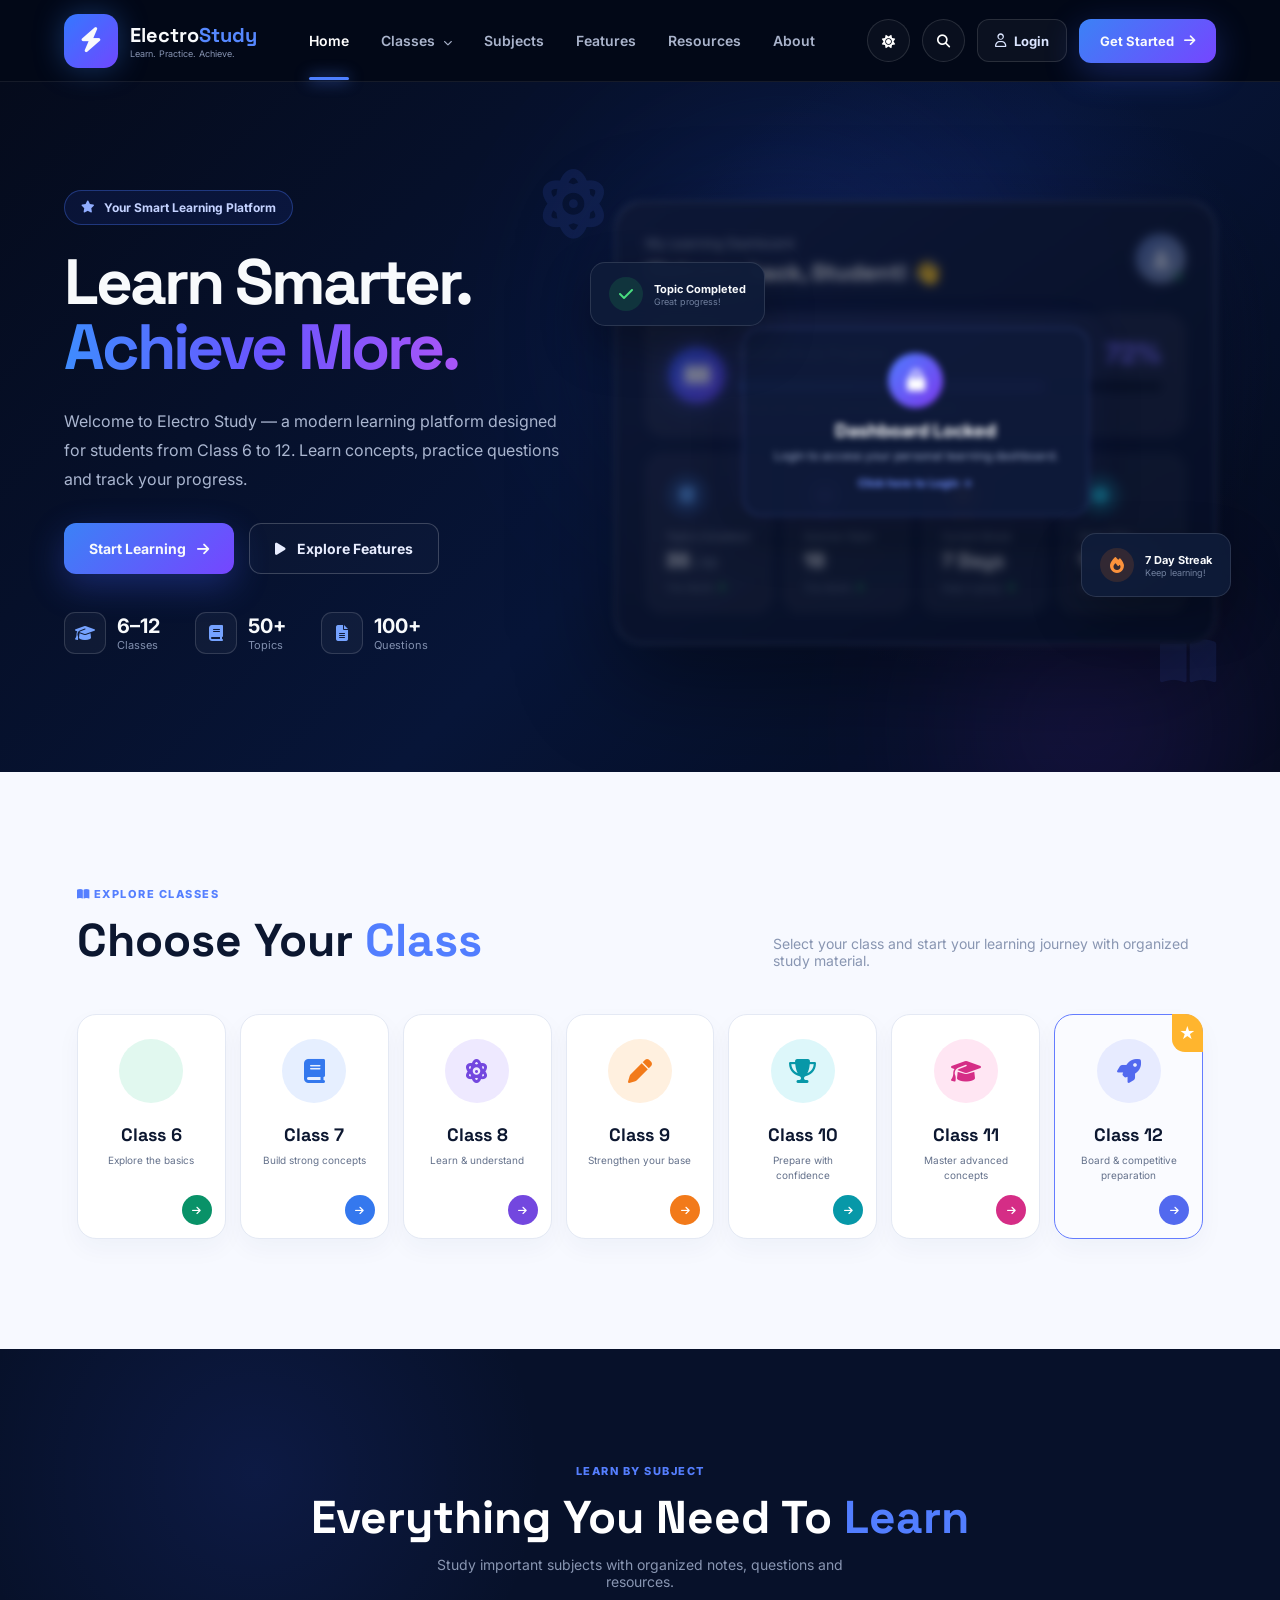
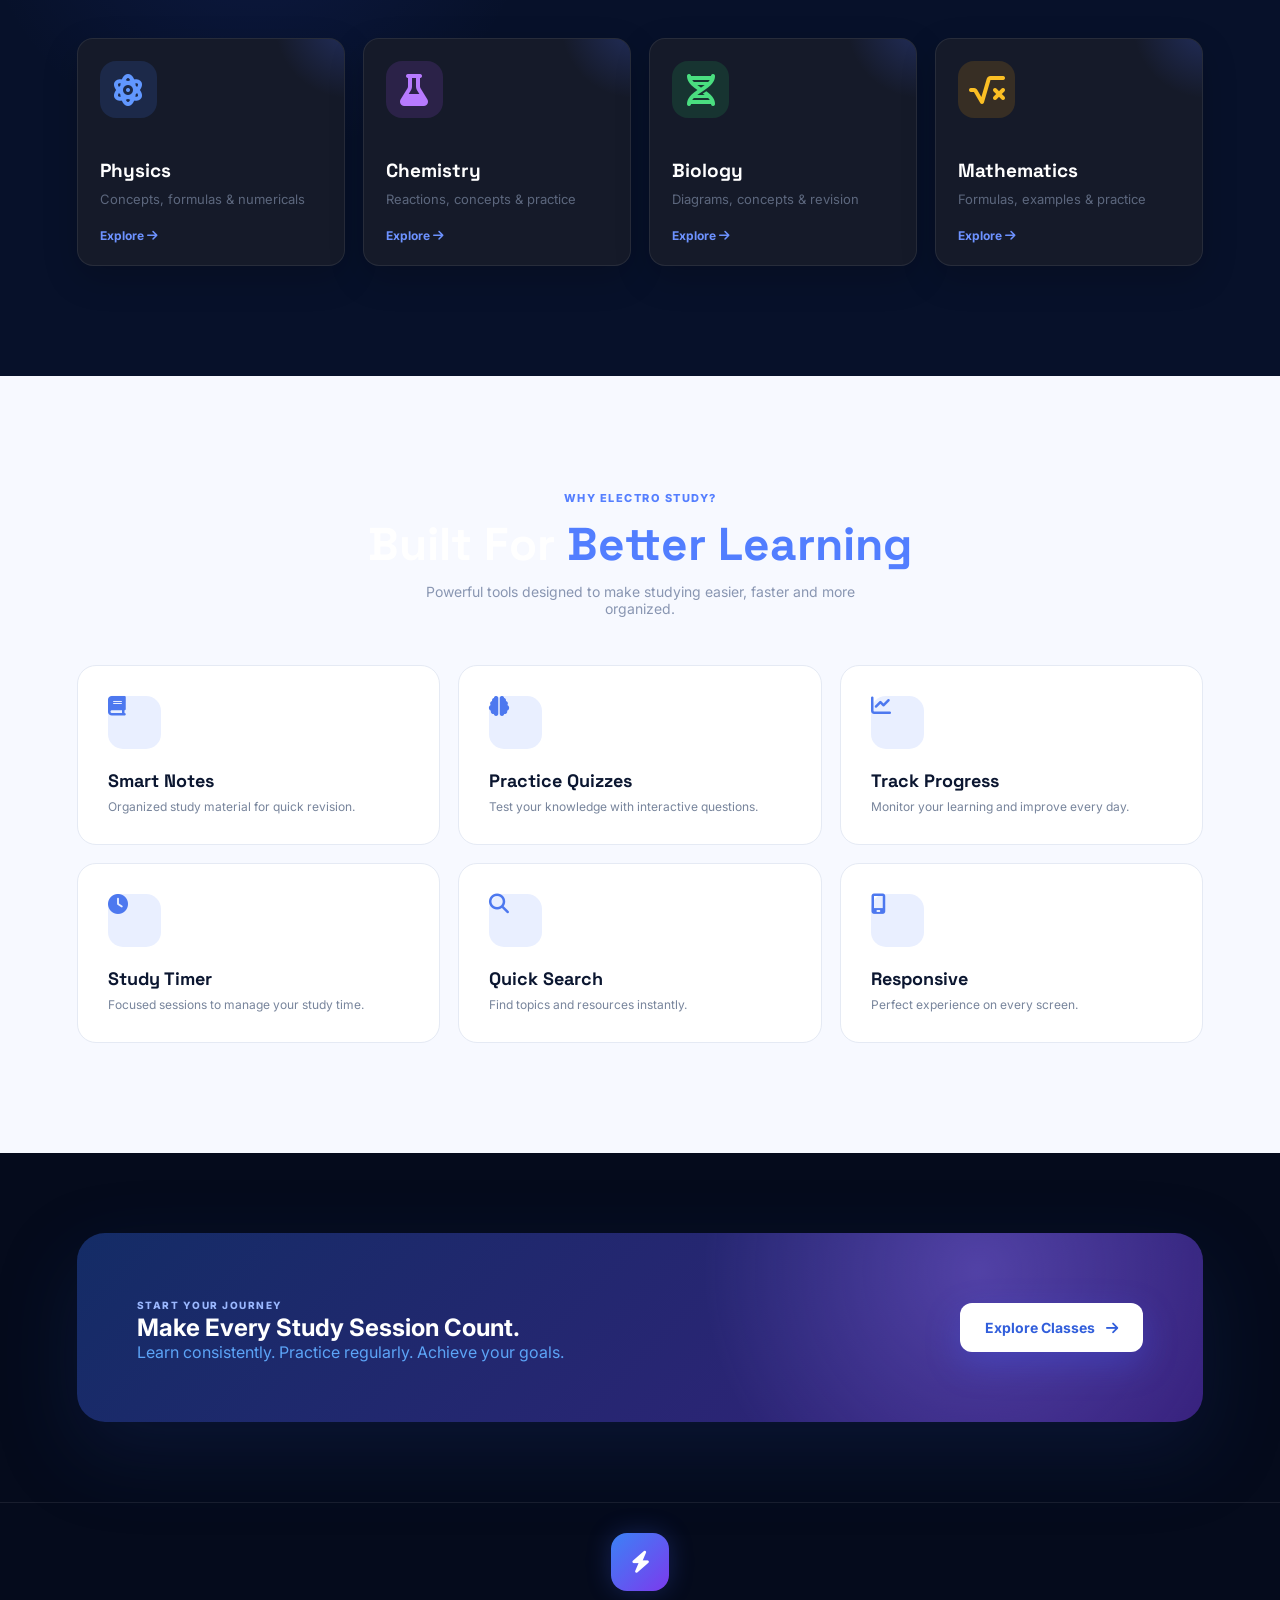
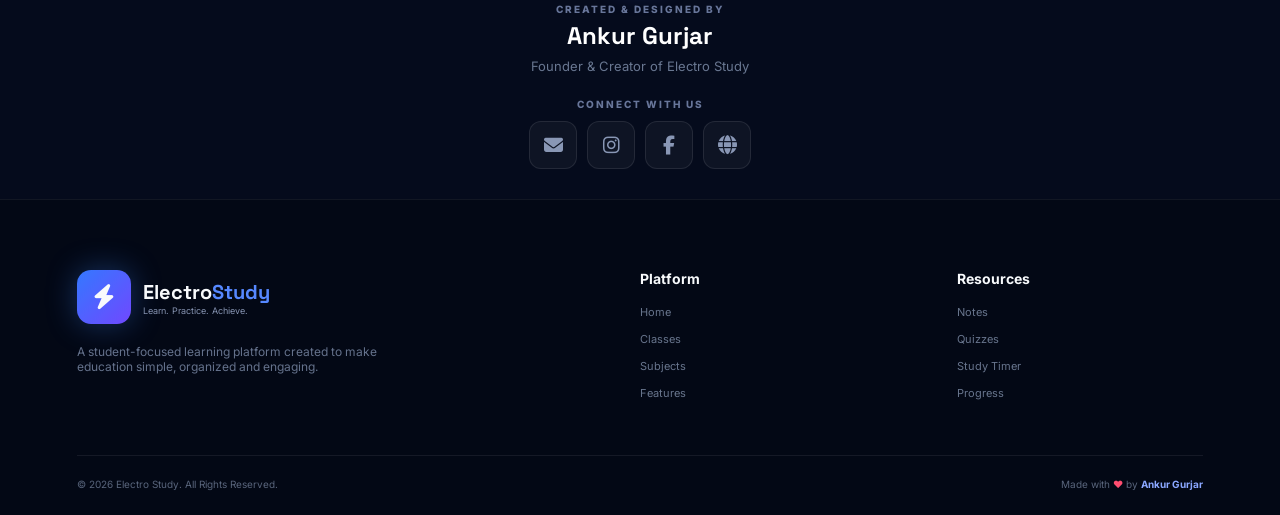
==== commit a91ee932: "Add files via upload" ====
--- a/index.html
+++ b/index.html
@@ -4,6 +4,7 @@
     <meta charset="UTF-8">
     <meta name="viewport" content="width=device-width, initial-scale=1.0">
 
+    <meta name="google-site-verification" content="KyrYdSIMr16h8_4i_9NGfue7rjILTjGJueVg-suMSec" />
     <title>Electro Study | Learn. Practice. Achieve.</title>
 
     <link rel="stylesheet" href="style.css">
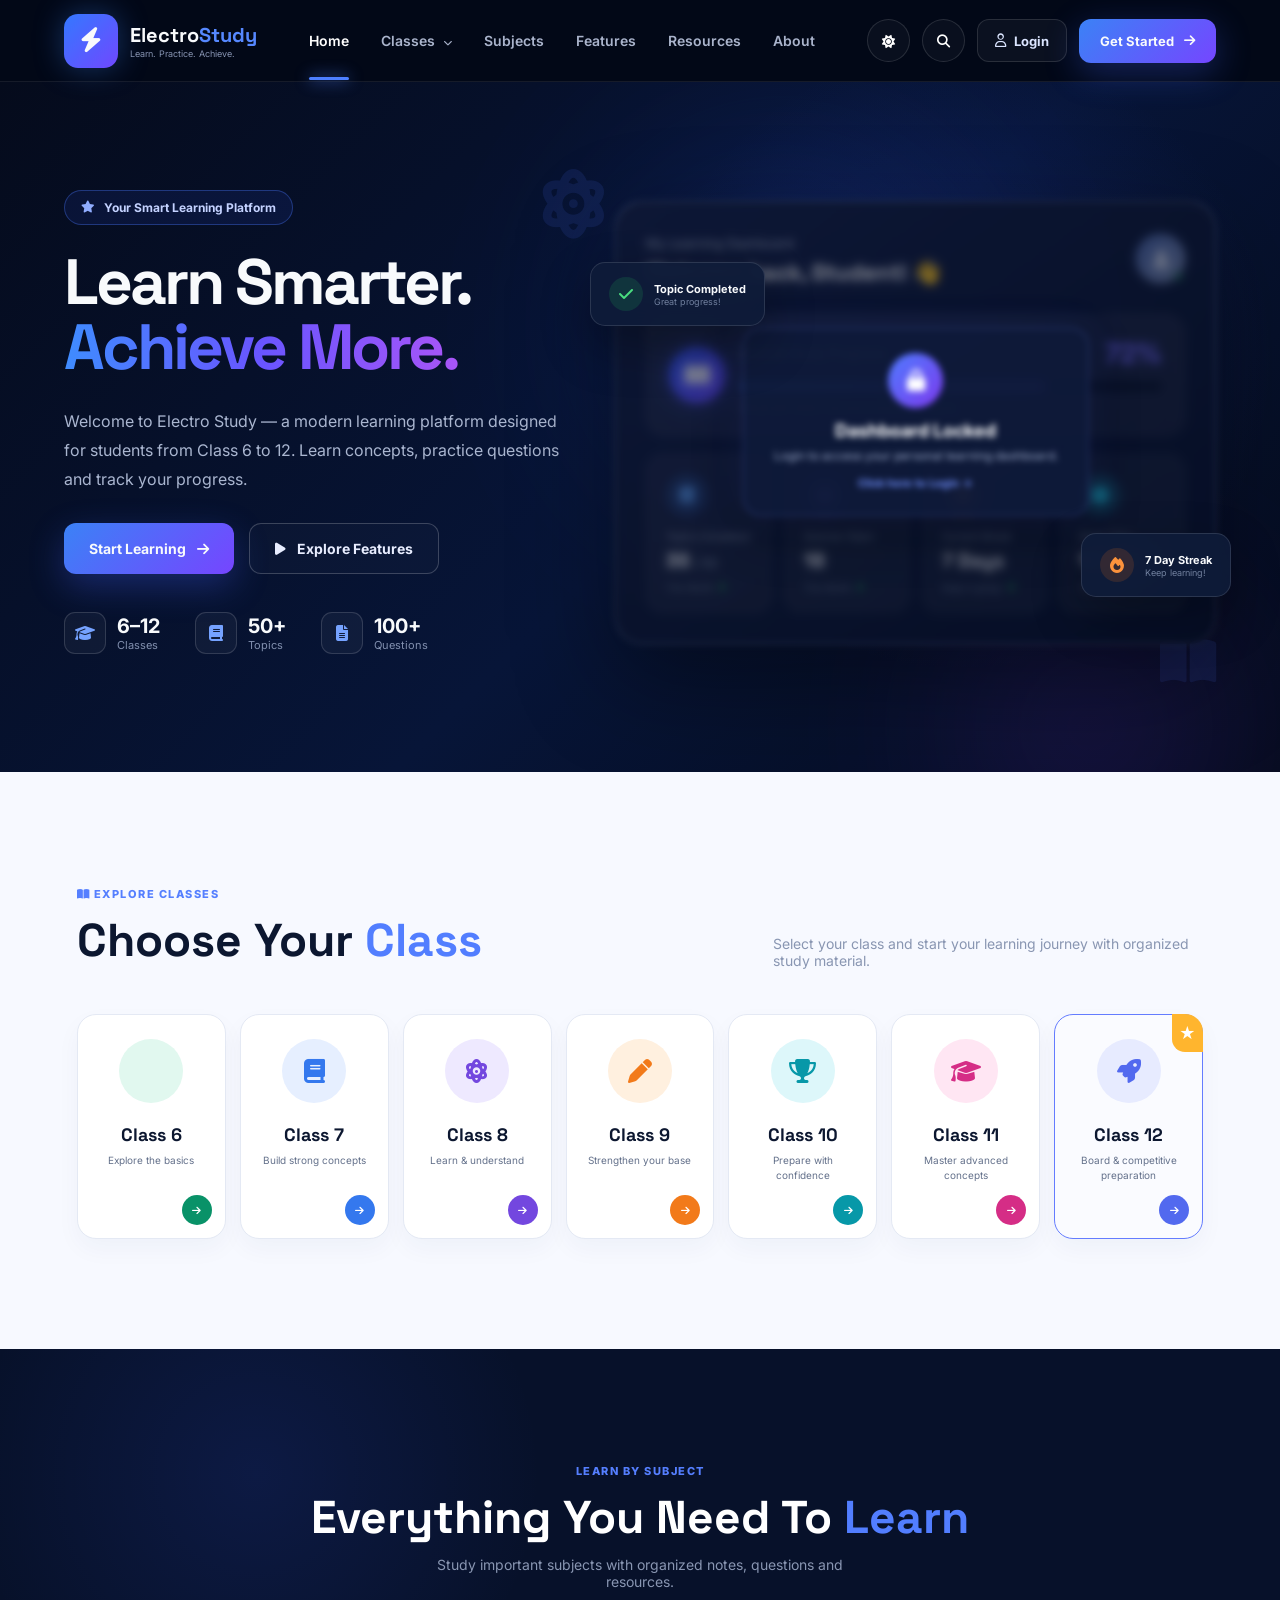
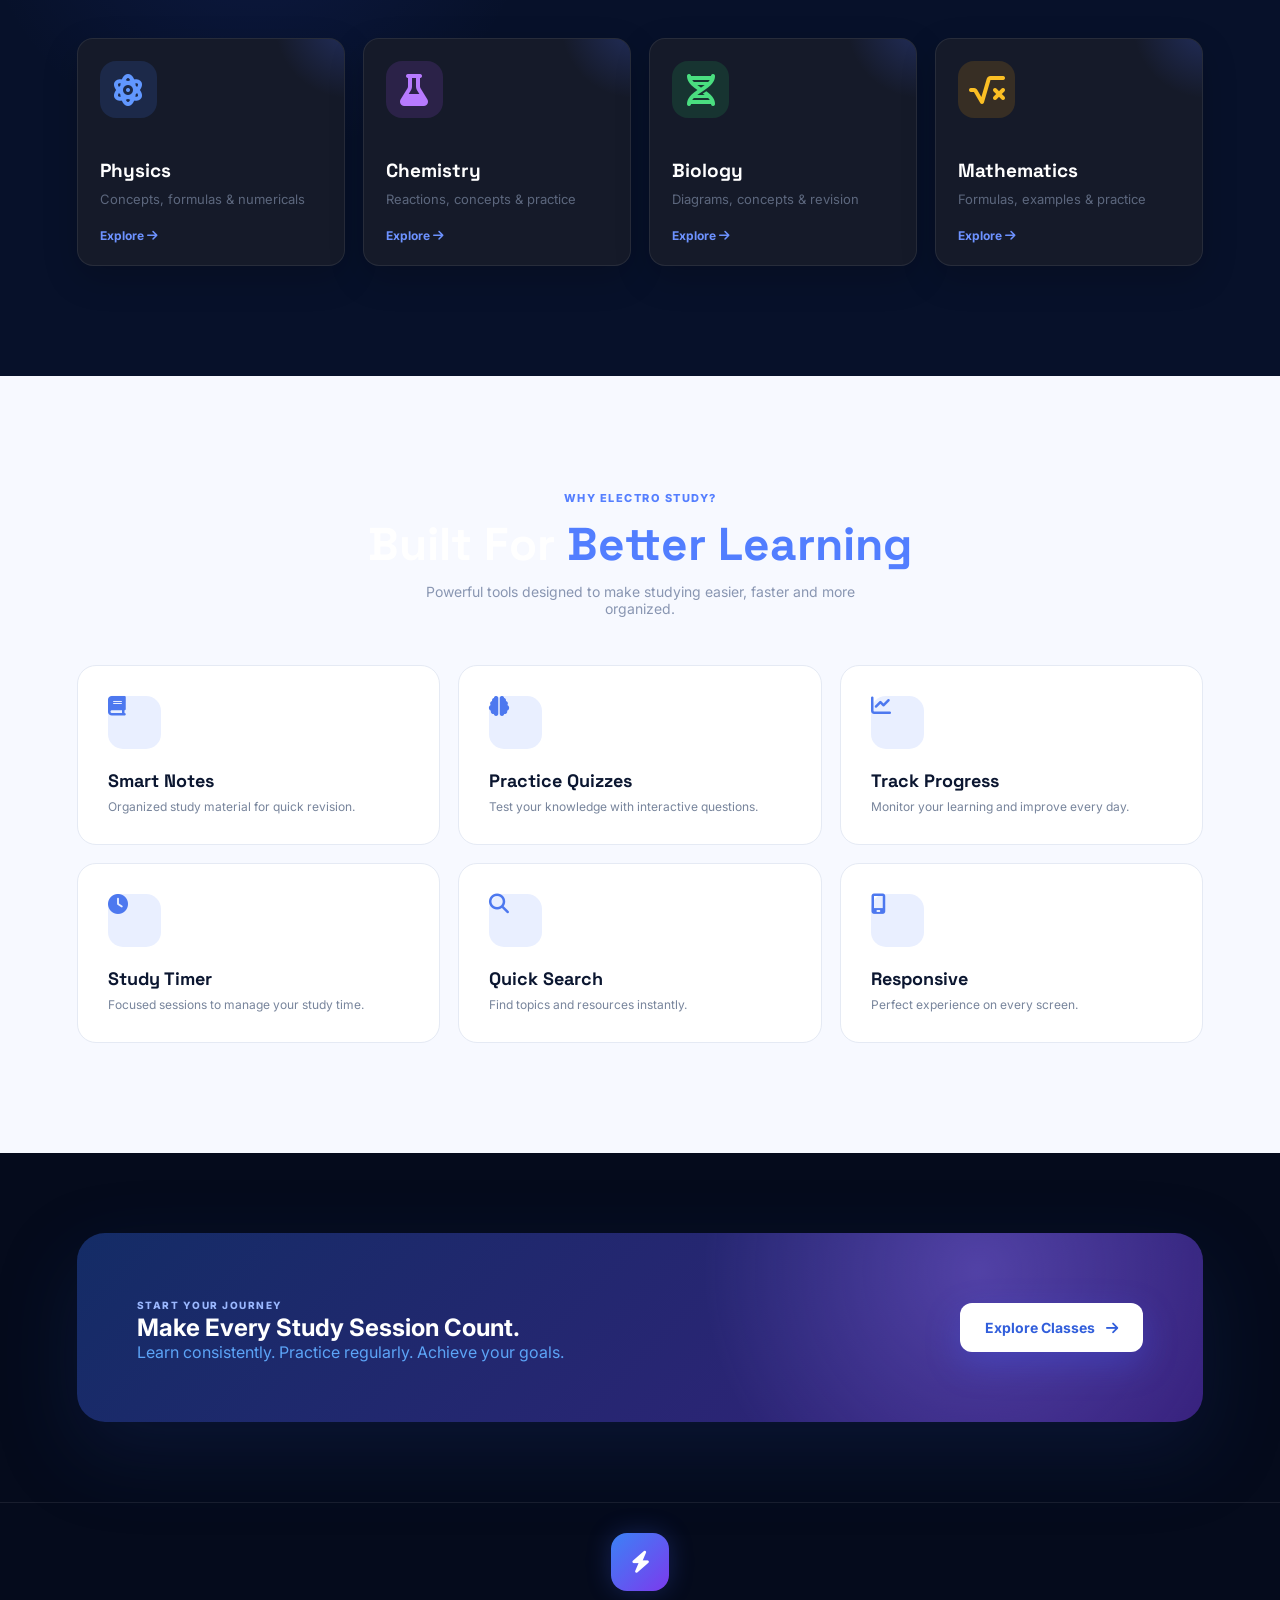
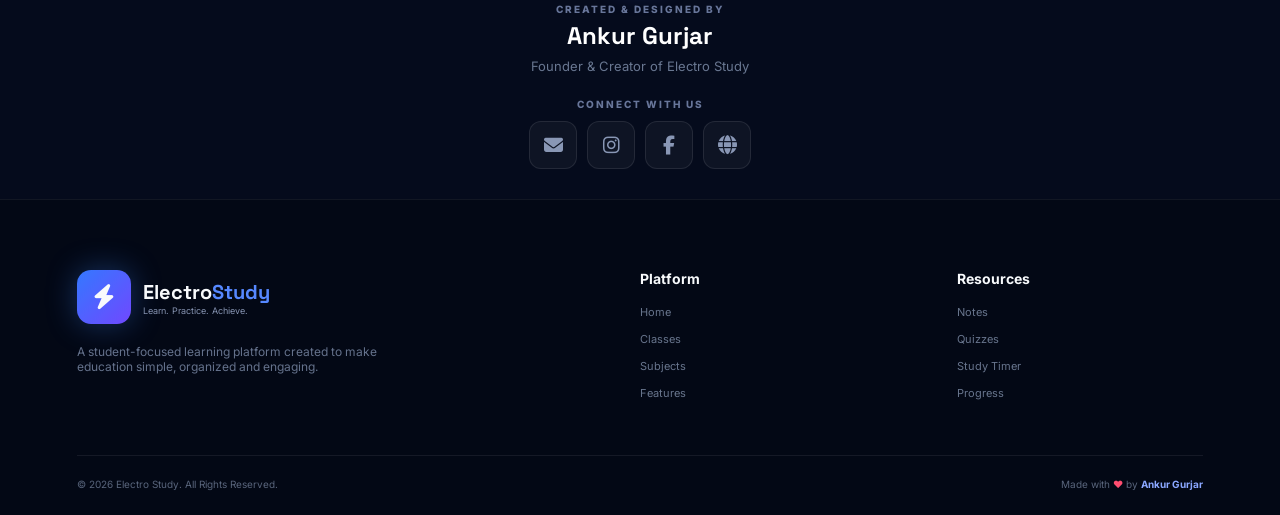
==== commit 2a3f45d1: "Add files via upload" ====
--- a/index.html
+++ b/index.html
@@ -1,10 +1,10 @@
 <!DOCTYPE html>
 <html lang="en">
 <head>
+    <meta name="google-site-verification" content="KyrYdSIMr16h8_4i_9NGfue7rjILTjGJueVg-suMSec" />
     <meta charset="UTF-8">
     <meta name="viewport" content="width=device-width, initial-scale=1.0">
 
-    <meta name="google-site-verification" content="KyrYdSIMr16h8_4i_9NGfue7rjILTjGJueVg-suMSec" />
     <title>Electro Study | Learn. Practice. Achieve.</title>
 
     <link rel="stylesheet" href="style.css">
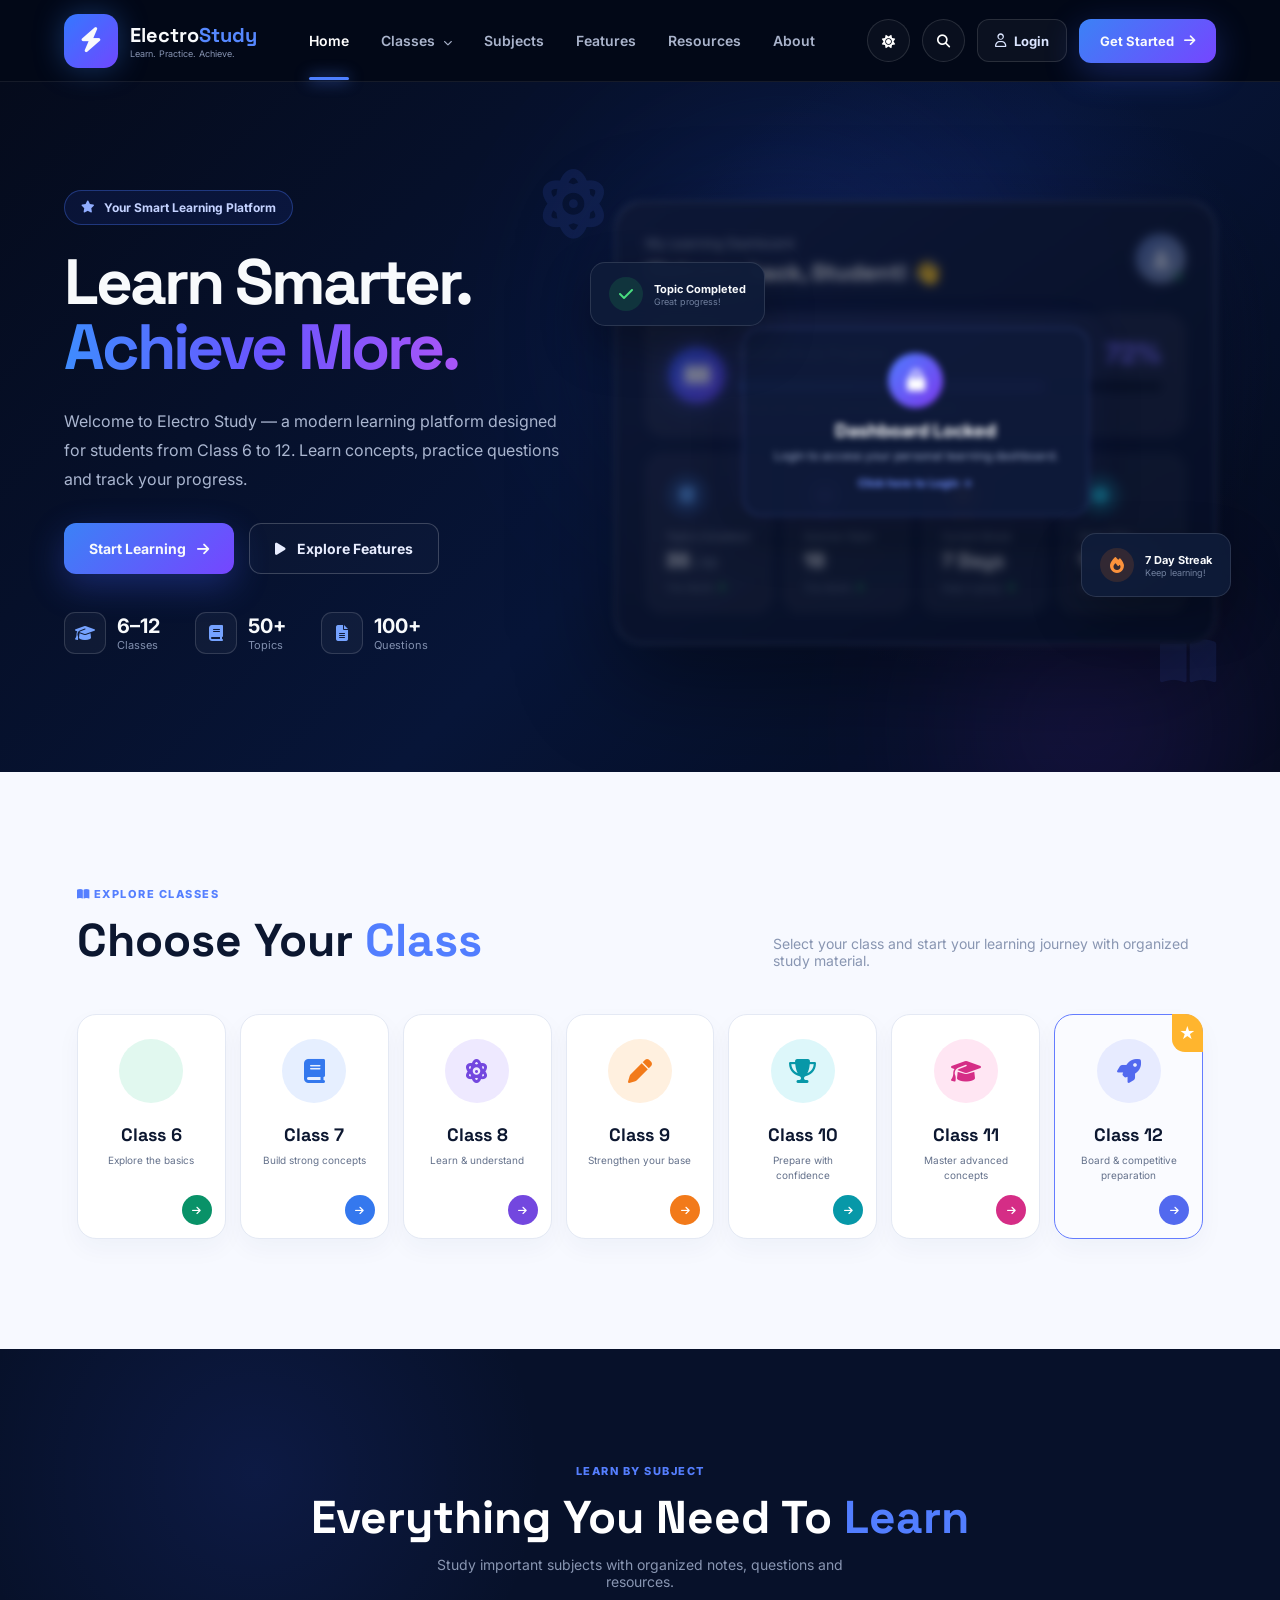
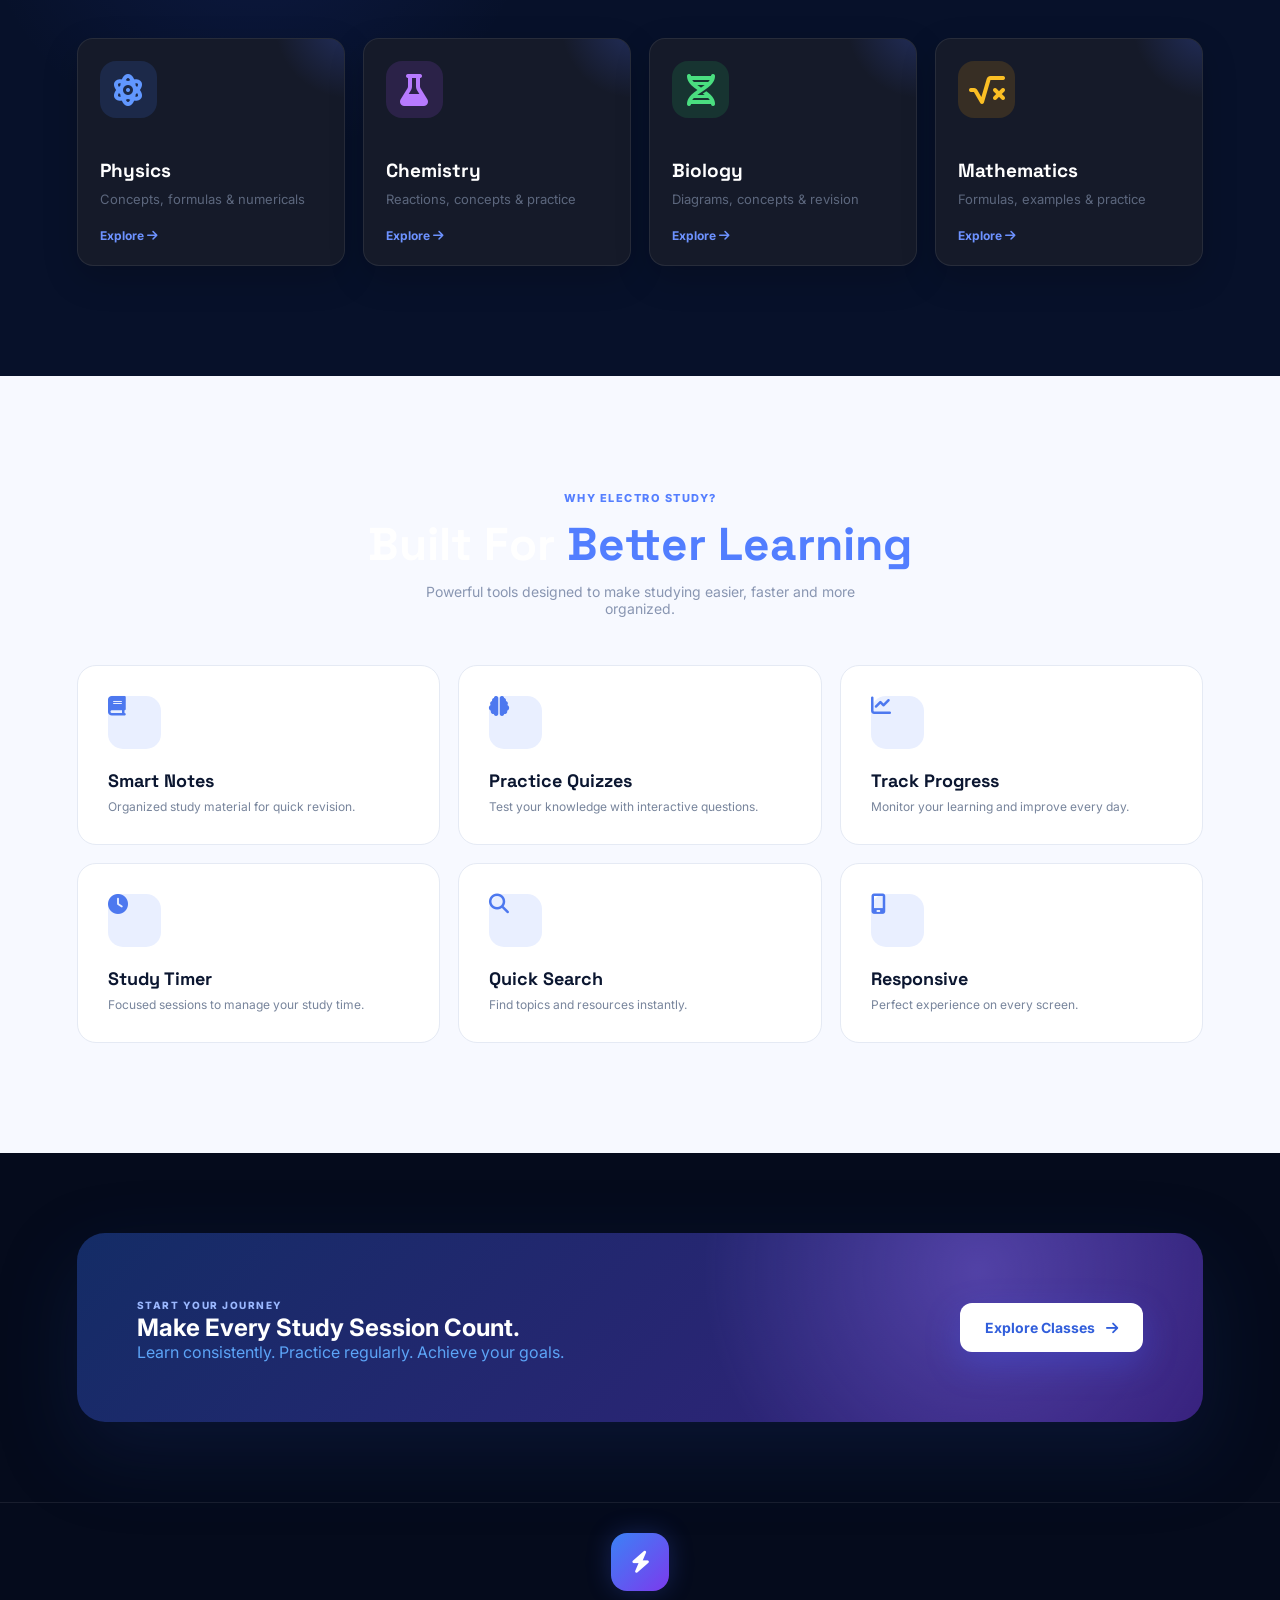
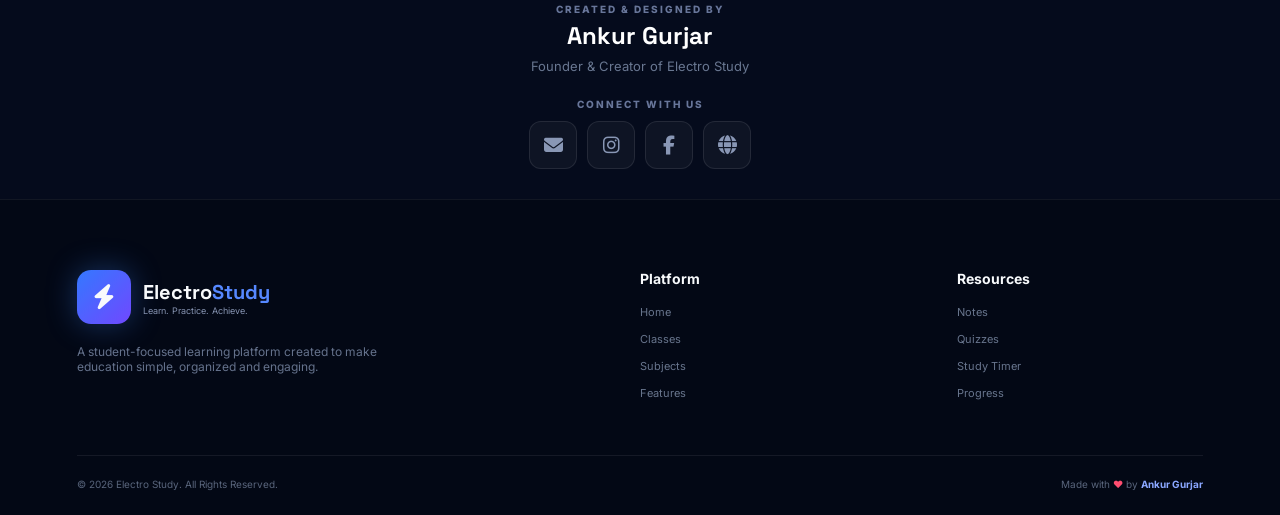
==== commit 0d72cd0e: "Add files via upload" ====
--- a/index.html
+++ b/index.html
@@ -6,6 +6,9 @@
     <meta name="viewport" content="width=device-width, initial-scale=1.0">
 
     <title>Electro Study | Learn. Practice. Achieve.</title>
+    <meta name="description" content="Electro Study provides study material, notes and educational resources for Classes 6 to 12.">
+
+<meta name="robots" content="index, follow">
 
     <link rel="stylesheet" href="style.css">
 
